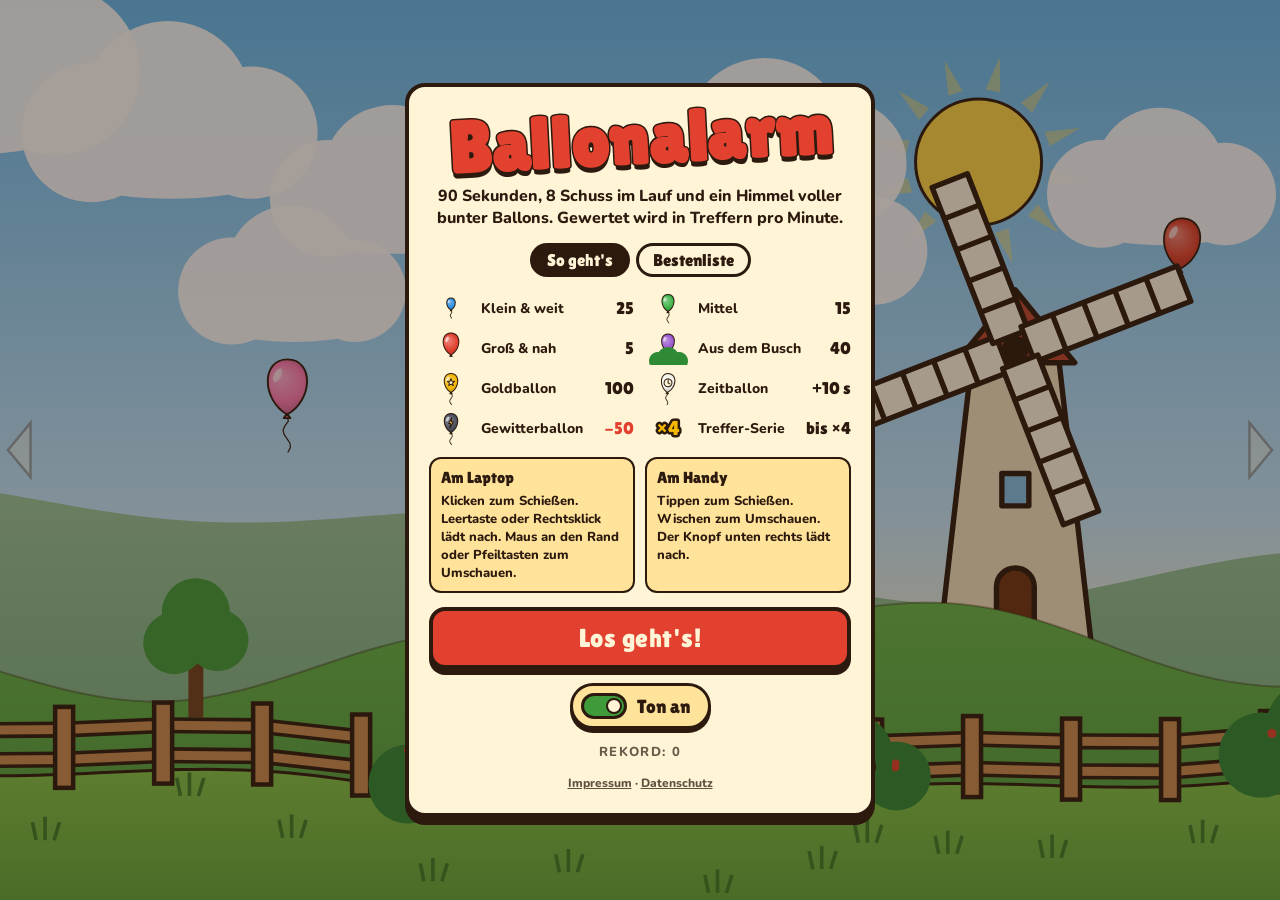
==== index.html @ 3978b438 "Ballonalarm: PWA mit Offline-Modus, Bestenliste und automatischem Deploy Spiel, Manifest, Service Wo" ====
<!doctype html>
<html lang="de">
<head>
<meta charset="utf-8">
<meta name="viewport" content="width=device-width,initial-scale=1,viewport-fit=cover,user-scalable=no">
<title>Ballonalarm</title>
<meta name="description" content="Ballons platzen lassen: 90 Sekunden, 8 Schuss, Bestenliste nach Treffern pro Minute. Für Handy und Laptop.">
<meta name="theme-color" content="#5fb8f0">
<link rel="manifest" href="manifest.webmanifest">
<link rel="icon" href="icons/favicon-32.png" sizes="32x32" type="image/png">
<link rel="apple-touch-icon" href="icons/apple-touch-icon.png">
<meta name="mobile-web-app-capable" content="yes">
<meta name="apple-mobile-web-app-capable" content="yes">
<meta name="apple-mobile-web-app-title" content="Ballonalarm">
<meta name="apple-mobile-web-app-status-bar-style" content="black-translucent">
<link rel="preload" href="fonts/lilita-one-latin.woff2" as="font" type="font/woff2" crossorigin>
<script src="config.js"></script>
<style>
@font-face{font-family:"Lilita One";font-style:normal;font-weight:400;font-display:swap;src:url(fonts/lilita-one-latin.woff2) format("woff2")}
@font-face{font-family:"Nunito";font-style:normal;font-weight:700 900;font-display:swap;src:url(fonts/nunito-latin.woff2) format("woff2")}
*,*::before,*::after{box-sizing:border-box}
/* Layout: full-bleed canvas landscape with parallax; cartoon wood-sign HUD pinned to the safe-area corners. Single bright look in every theme. */
:root{
  --ink:#2d1a0e;
  --paper:#fff4d6;
  --paper-2:#ffe39a;
  --red:#e2412f;
  --red-dark:#a92617;
  --leaf:#3f9b3a;
  --sky:#8fd3ff;
  --gold:#f5b700;
  --shade:rgba(45,26,14,.42);
  --font-display:"Lilita One","Arial Rounded MT Bold","Trebuchet MS",sans-serif;
  --font-body:"Nunito",system-ui,-apple-system,"Segoe UI",Roboto,sans-serif;
  color-scheme:light;
}
[hidden]{display:none!important}
html,body{height:100%;overflow:hidden;margin:0}
body{background:var(--sky);color:var(--ink);font-family:var(--font-body);font-weight:800;
  -webkit-user-select:none;user-select:none;-webkit-touch-callout:none;-webkit-tap-highlight-color:transparent;overscroll-behavior:none}
#stage{position:fixed;inset:0;background:var(--sky)}
#game{display:block;width:100%;height:100%;touch-action:none}
#game.mouse{cursor:none}

/* HUD */
.hud{position:fixed;inset:0;pointer-events:none}
.hud-top{position:absolute;left:0;right:0;top:0;display:grid;grid-template-columns:1fr auto 1fr;align-items:start;gap:8px;
  padding:calc(env(safe-area-inset-top,0px) + 10px) calc(env(safe-area-inset-right,0px) + 12px) 0 calc(env(safe-area-inset-left,0px) + 12px)}
.hud-bottom{position:absolute;left:0;right:0;bottom:0;display:flex;justify-content:space-between;align-items:flex-end;gap:10px;
  padding:0 calc(env(safe-area-inset-right,0px) + 12px) calc(env(safe-area-inset-bottom,0px) + 12px) calc(env(safe-area-inset-left,0px) + 12px)}
.sign{background:var(--paper);border:3px solid var(--ink);border-radius:12px;box-shadow:0 4px 0 var(--ink);
  padding:3px 12px 5px;font-family:var(--font-display);font-size:clamp(20px,4.4vw,30px);line-height:1.05;font-variant-numeric:tabular-nums;min-width:0}
.sign small{display:block;font-family:var(--font-body);font-weight:900;font-size:10px;letter-spacing:.14em;text-transform:uppercase;opacity:.65;line-height:1.4}
.left{justify-self:start;display:flex;flex-direction:column;align-items:flex-start;gap:8px}
.right{justify-self:end;display:flex;gap:8px}
#timeSign{text-align:center;min-width:4.2ch}
#timeSign.hurry{background:var(--red);color:var(--paper);animation:throb .5s ease-in-out infinite alternate}
@keyframes throb{to{transform:scale(1.08)}}
#combo{font-family:var(--font-display);font-size:18px;background:var(--gold);border:3px solid var(--ink);border-radius:999px;padding:1px 10px;box-shadow:0 3px 0 var(--ink);transform-origin:left center}
#combo.bump{animation:bump .25s ease-out}
@keyframes bump{from{transform:scale(1.35)}to{transform:scale(1)}}
.icon-btn{pointer-events:auto;width:44px;height:44px;display:grid;place-items:center;background:var(--paper);border:3px solid var(--ink);border-radius:12px;box-shadow:0 4px 0 var(--ink);color:var(--ink);cursor:pointer;padding:0}
.icon-btn svg{width:22px;height:22px}
.icon-btn:active{transform:translateY(3px);box-shadow:0 1px 0 var(--ink)}

.tray{display:flex;gap:4px;padding:8px 10px;background:rgba(45,26,14,.55);border:3px solid var(--ink);border-radius:12px;flex-wrap:wrap;max-width:60vw}
.shell{width:13px;height:32px;border-radius:5px 5px 2px 2px;border:2px solid var(--ink);
  background:linear-gradient(var(--red) 0 66%, var(--gold) 66% 100%);transition:transform .15s,opacity .15s}
.shell.spent{opacity:.22;transform:translateY(4px)}
#reloadBtn{pointer-events:auto;font-family:var(--font-display);font-size:clamp(18px,4.6vw,24px);letter-spacing:.02em;
  background:var(--paper-2);color:var(--ink);border:3px solid var(--ink);border-radius:14px;box-shadow:0 5px 0 var(--ink);padding:12px 18px;cursor:pointer;line-height:1}
#reloadBtn small{display:block;font-family:var(--font-body);font-size:10px;letter-spacing:.12em;text-transform:uppercase;opacity:.6;margin-top:3px}
#reloadBtn:active{transform:translateY(4px);box-shadow:0 1px 0 var(--ink)}
#reloadBtn.urgent{background:var(--red);color:var(--paper);animation:throb .35s ease-in-out infinite alternate}
.touch #reloadBtn small{display:none}

/* Overlays */
.overlay{position:fixed;inset:0;display:grid;place-items:center;background:var(--shade);
  padding:calc(env(safe-area-inset-top,0px) + 16px) calc(env(safe-area-inset-right,0px) + 16px) calc(env(safe-area-inset-bottom,0px) + 16px) calc(env(safe-area-inset-left,0px) + 16px)}
.panel{width:100%;max-width:470px;max-height:100%;overflow:auto;background:var(--paper);border:4px solid var(--ink);border-radius:20px;box-shadow:0 8px 0 var(--ink);
  padding:20px 20px 22px;display:flex;flex-direction:column;gap:14px;text-align:center}
.logo{font-family:var(--font-display);font-size:clamp(46px,13vw,72px);line-height:.9;color:var(--red);letter-spacing:.01em;margin:0;
  -webkit-text-stroke:3px var(--ink);paint-order:stroke fill;text-shadow:0 5px 0 var(--ink);transform:rotate(-3deg)}
.tag{margin:0;font-size:16px;line-height:1.35;text-wrap:balance}
.legend{display:grid;grid-template-columns:1fr 1fr;gap:6px 12px;text-align:left;font-size:14px}
.legend div{display:flex;align-items:center;gap:8px;min-width:0}
.legend canvas{width:44px;height:34px;flex:none}
.legend b{font-family:var(--font-display);font-weight:400;font-size:17px;margin-left:auto;font-variant-numeric:tabular-nums}
.legend .bad b{color:var(--red)}
.controls{display:grid;grid-template-columns:1fr 1fr;gap:10px;text-align:left;font-size:13px;line-height:1.4}
.controls section{background:var(--paper-2);border:2px solid var(--ink);border-radius:12px;padding:8px 10px}
.controls h3{margin:0 0 2px;font-family:var(--font-display);font-weight:400;font-size:16px}
.controls p{margin:0}
.btn{font-family:var(--font-display);font-size:26px;letter-spacing:.02em;background:var(--red);color:var(--paper);border:4px solid var(--ink);border-radius:16px;
  box-shadow:0 6px 0 var(--ink);padding:12px 20px;cursor:pointer}
.btn:active{transform:translateY(5px);box-shadow:0 1px 0 var(--ink)}
.btn:focus-visible,.icon-btn:focus-visible,#reloadBtn:focus-visible{outline:4px solid var(--gold);outline-offset:3px}
.best{margin:0;font-size:13px;letter-spacing:.1em;text-transform:uppercase;opacity:.7}
.rank{margin:0;font-family:var(--font-display);font-size:30px;line-height:1;text-wrap:balance}
.big{font-family:var(--font-display);font-size:clamp(56px,16vw,84px);line-height:.9;color:var(--red);-webkit-text-stroke:3px var(--ink);paint-order:stroke fill;font-variant-numeric:tabular-nums}
.stats{display:grid;grid-template-columns:repeat(3,1fr);gap:8px}
.stats div{background:var(--paper-2);border:2px solid var(--ink);border-radius:12px;padding:6px 4px}
.stats b{display:block;font-family:var(--font-display);font-weight:400;font-size:24px;font-variant-numeric:tabular-nums}
.stats span{font-size:10px;letter-spacing:.12em;text-transform:uppercase;opacity:.7}
.record{align-self:center;background:var(--gold);border:3px solid var(--ink);border-radius:999px;padding:3px 14px;font-family:var(--font-display);font-size:18px;transform:rotate(-2deg)}
.sound-toggle{align-self:center;display:inline-flex;align-items:center;gap:10px;font-family:var(--font-display);font-size:19px;
  background:var(--paper-2);color:var(--ink);border:3px solid var(--ink);border-radius:999px;box-shadow:0 4px 0 var(--ink);padding:7px 18px 7px 8px;cursor:pointer}
.sound-toggle:active{transform:translateY(3px);box-shadow:0 1px 0 var(--ink)}
.sound-toggle:focus-visible{outline:4px solid var(--gold);outline-offset:3px}
.sound-toggle .knob{width:46px;height:26px;border-radius:999px;border:3px solid var(--ink);background:var(--leaf);position:relative;flex:none;transition:background .15s}
.sound-toggle .knob::after{content:"";position:absolute;top:2px;left:22px;width:16px;height:16px;border-radius:50%;background:var(--paper);border:2px solid var(--ink);transition:left .15s}
.sound-toggle[aria-pressed="false"] .knob{background:#b9a58a}
.sound-toggle[aria-pressed="false"] .knob::after{left:2px}
/* multiplayer */
.tabs{display:flex;gap:6px;justify-content:center;flex-wrap:wrap}
.tabs button{font-family:var(--font-display);font-size:17px;background:transparent;color:var(--ink);border:3px solid var(--ink);border-radius:999px;padding:4px 14px;cursor:pointer}
.tabs button[aria-selected="true"]{background:var(--ink);color:var(--paper)}
.tabs button:focus-visible{outline:4px solid var(--gold);outline-offset:2px}
.tabs .dot{display:inline-block;min-width:1.5em;margin-left:4px;padding:0 5px;border-radius:999px;background:var(--leaf);color:var(--paper);font-size:14px}
.pane{display:flex;flex-direction:column;gap:12px;min-width:0}
.board,.live{list-style:none;margin:0;padding:0;display:flex;flex-direction:column;gap:6px;text-align:left}
.board li,.live li{display:grid;grid-template-columns:28px 30px minmax(0,1fr) auto;align-items:center;gap:8px;background:var(--paper-2);border:2px solid var(--ink);border-radius:12px;padding:6px 10px}
.board li.me,.live li.me{background:var(--gold)}
.board .pos{font-family:var(--font-display);font-size:18px;text-align:center;font-variant-numeric:tabular-nums}
.board li:nth-child(1) .pos{color:var(--red)}
.av{width:30px;height:30px;border-radius:50%;border:2px solid var(--ink);display:grid;place-items:center;font-family:var(--font-display);font-size:16px;line-height:1;color:var(--ink);background:var(--paper)}
.who{min-width:0}
.who b{display:block;overflow:hidden;text-overflow:ellipsis;white-space:nowrap;font-weight:900;font-size:15px}
.who span{display:block;font-size:11.5px;opacity:.72;font-variant-numeric:tabular-nums;white-space:nowrap;overflow:hidden;text-overflow:ellipsis}
.metric{text-align:right;font-family:var(--font-display);font-size:22px;line-height:1;font-variant-numeric:tabular-nums}
.metric small{display:block;font-family:var(--font-body);font-size:9.5px;letter-spacing:.1em;text-transform:uppercase;opacity:.7}
.live li{grid-template-columns:30px minmax(0,1fr) auto}
.pill{display:inline-block;font-size:10px;letter-spacing:.1em;text-transform:uppercase;padding:1px 7px;border-radius:999px;border:2px solid var(--ink);margin-left:4px;vertical-align:1px;background:var(--paper)}
.pill.play{background:var(--red);color:var(--paper)}
.empty{margin:0;font-size:14px;line-height:1.45;opacity:.8;text-wrap:balance}
.note{margin:0;font-size:13px;line-height:1.4;opacity:.85}
#hpmLive{display:block;font-family:var(--font-body);font-weight:900;font-size:11px;letter-spacing:.06em;opacity:.75;line-height:1.3}
.rivals{display:flex;flex-direction:column;gap:4px;max-width:46vw}
.rival{display:flex;align-items:center;gap:6px;background:rgba(255,244,214,.92);border:2px solid var(--ink);border-radius:999px;padding:2px 9px 2px 3px;font-size:12px;font-weight:900;min-width:0}
.rival .av{width:20px;height:20px;font-size:11px;border-width:1.5px;flex:none}
.rival span{overflow:hidden;text-overflow:ellipsis;white-space:nowrap;min-width:0}
.rival b{margin-left:auto;font-family:var(--font-display);font-weight:400;font-size:14px;font-variant-numeric:tabular-nums;white-space:nowrap}
#ticker{position:fixed;left:50%;transform:translateX(-50%);top:calc(env(safe-area-inset-top,0px) + 84px);display:flex;flex-direction:column;align-items:center;gap:6px;pointer-events:none;width:min(92vw,440px);z-index:5}
.tick{background:var(--ink);color:var(--paper);border-radius:999px;padding:5px 14px;font-size:14px;font-weight:800;text-align:center;box-shadow:0 3px 0 rgba(0,0,0,.25);animation:tickIn .25s ease-out;max-width:100%;overflow:hidden;text-overflow:ellipsis;white-space:nowrap}
.tick b{color:var(--gold)}
.tick.out{opacity:0;transition:opacity .4s}
@keyframes tickIn{from{transform:translateY(-8px);opacity:0}}
.stats.four{grid-template-columns:repeat(4,1fr)}
.nick{display:flex;flex-direction:column;gap:4px;text-align:left;font-size:12px;letter-spacing:.1em;text-transform:uppercase}
.nick input{font-family:var(--font-display);font-size:20px;letter-spacing:0;text-transform:none;color:var(--ink);background:#fff;border:3px solid var(--ink);border-radius:12px;padding:8px 12px;width:100%;user-select:text;-webkit-user-select:text}
.nick input:focus-visible{outline:4px solid var(--gold);outline-offset:2px}
.install{align-self:center;font-family:var(--font-display);font-size:18px;background:var(--leaf);color:var(--paper);border:3px solid var(--ink);border-radius:999px;box-shadow:0 4px 0 var(--ink);padding:7px 18px;cursor:pointer}
.install:active{transform:translateY(3px);box-shadow:0 1px 0 var(--ink)}
.legal{margin:0;font-size:12px;opacity:.75}
.legal a{color:var(--ink)}
@media (max-width:420px){
  .stats.four{grid-template-columns:repeat(2,1fr)}
  .legend{grid-template-columns:1fr;gap:4px}
  .controls{grid-template-columns:1fr}
  .panel{padding:16px 14px 18px;gap:12px}
}
@media (max-height:520px) and (orientation:landscape){
  .panel{max-width:640px}
  .logo{font-size:44px}
  .legend{grid-template-columns:1fr 1fr 1fr}
}
@media (prefers-reduced-motion:reduce){
  #timeSign.hurry,#reloadBtn.urgent,#combo.bump,.tick{animation:none}
}
</style>
</head>
<body>
<div id="stage"><canvas id="game" aria-label="Spielfeld"></canvas></div>

<div class="hud" id="hud" hidden>
  <div class="hud-top">
    <div class="left">
      <div class="sign"><small>Punkte</small><span id="score">0</span><span id="hpmLive">– Treffer/min</span></div>
      <div id="combo" hidden>Serie ×2</div>
      <div class="rivals" id="rivals" aria-label="Andere Spieler"></div>
    </div>
    <div class="sign" id="timeSign"><small>Zeit</small><span id="time">90</span></div>
    <div class="right">
      <button class="icon-btn" id="pauseBtn" aria-label="Pause">
        <svg viewBox="0 0 24 24" fill="currentColor"><rect x="5" y="4" width="5" height="16" rx="1.5"/><rect x="14" y="4" width="5" height="16" rx="1.5"/></svg>
      </button>
      <button class="icon-btn" id="muteBtn" aria-label="Ton aus">
        <svg id="icoOn" viewBox="0 0 24 24" fill="none" stroke="currentColor" stroke-width="2.6" stroke-linecap="round" stroke-linejoin="round"><path d="M4 9h4l5-4v14l-5-4H4z" fill="currentColor"/><path d="M16.5 8.5a5 5 0 0 1 0 7M19 6a8.5 8.5 0 0 1 0 12"/></svg>
        <svg id="icoOff" viewBox="0 0 24 24" fill="none" stroke="currentColor" stroke-width="2.6" stroke-linecap="round" stroke-linejoin="round" hidden><path d="M4 9h4l5-4v14l-5-4H4z" fill="currentColor"/><path d="M17 9l5 6M22 9l-5 6"/></svg>
      </button>
    </div>
  </div>
  <div class="hud-bottom">
    <div class="tray" id="tray" aria-label="Munition"></div>
    <button id="reloadBtn">Nachladen<small>Leertaste</small></button>
  </div>
</div>

<div id="ticker" aria-live="polite"></div>

<div class="overlay" id="menu">
  <div class="panel">
    <h1 class="logo">Ballonalarm</h1>
    <p class="tag">90 Sekunden, 8 Schuss im Lauf und ein Himmel voller bunter Ballons. Gewertet wird in Treffern pro Minute.</p>
    <div class="tabs" role="tablist">
      <button role="tab" data-tab="help" aria-selected="true">So geht's</button>
      <button role="tab" data-tab="board" aria-selected="false">Bestenliste</button>
      <button role="tab" data-tab="live" aria-selected="false" id="liveTab">Live<span class="dot" id="liveCount">1</span></button>
    </div>
    <div class="pane" data-pane="help">
    <div class="legend" id="legend">
      <div><canvas data-icon="far"></canvas>Klein &amp; weit<b>25</b></div>
      <div><canvas data-icon="mid"></canvas>Mittel<b>15</b></div>
      <div><canvas data-icon="near"></canvas>Groß &amp; nah<b>5</b></div>
      <div><canvas data-icon="popup"></canvas>Aus dem Busch<b>40</b></div>
      <div><canvas data-icon="gold"></canvas>Goldballon<b>100</b></div>
      <div><canvas data-icon="balloon"></canvas>Zeitballon<b>+10 s</b></div>
      <div class="bad"><canvas data-icon="storm"></canvas>Gewitterballon<b>−50</b></div>
      <div><canvas data-icon="combo"></canvas>Treffer-Serie<b>bis ×4</b></div>
    </div>
    <div class="controls">
      <section><h3>Am Laptop</h3><p>Klicken zum Schießen. Leertaste oder Rechtsklick lädt nach. Maus an den Rand oder Pfeiltasten zum Umschauen.</p></section>
      <section><h3>Am Handy</h3><p>Tippen zum Schießen. Wischen zum Umschauen. Der Knopf unten rechts lädt nach.</p></section>
    </div>
    </div>
    <div class="pane" data-pane="board" hidden>
      <ol class="board" id="boardList"></ol>
      <p class="note" id="boardNote"></p>
    </div>
    <div class="pane" data-pane="live" hidden>
      <ul class="live" id="liveList"></ul>
      <p class="note">Schick den Link weiter. Wer die Seite öffnet, taucht hier auf und spielt gleichzeitig mit.</p>
    </div>
    <label class="nick" id="nickWrap" hidden><span>Dein Spitzname</span><input id="nick" maxlength="20" autocomplete="nickname" placeholder="z. B. Luftikus" enterkeyhint="go"></label>
    <button class="btn" id="startBtn">Los geht's!</button>
    <button class="sound-toggle" data-sound aria-pressed="true"><span class="knob"></span><span class="lbl">Ton an</span></button>
    <p class="best" id="bestMenu">Rekord: 0</p>
    <button class="install" id="installBtn" hidden>Als App installieren</button>
    <p class="note" id="iosHint" hidden>Als App aufs iPhone: auf das Teilen-Symbol tippen, dann „Zum Home-Bildschirm“.</p>
    <p class="legal"><a href="impressum.html">Impressum</a> · <a href="datenschutz.html">Datenschutz</a></p>
  </div>
</div>

<div class="overlay" id="pause" hidden>
  <div class="panel">
    <p class="rank">Pause</p>
    <p class="tag">Die Ballons schweben so lange weiter.</p>
    <button class="btn" id="resumeBtn">Weiter</button>
    <button class="sound-toggle" data-sound aria-pressed="true"><span class="knob"></span><span class="lbl">Ton an</span></button>
    <button class="btn" id="quitBtn" style="background:var(--paper-2);color:var(--ink);font-size:20px">Zum Menü</button>
  </div>
</div>

<div class="overlay" id="over" hidden>
  <div class="panel">
    <p class="best">Zeit abgelaufen</p>
    <p class="rank" id="rank">Ballonschreck</p>
    <div class="big" id="finalScore">0</div>
    <div class="record" id="record" hidden>Neuer Rekord!</div>
    <div class="stats four">
      <div><b id="stHpm">0</b><span>Treffer/min</span></div>
      <div><b id="stSpm">0</b><span>Schüsse/min</span></div>
      <div><b id="stHits">0</b><span>Treffer</span></div>
      <div><b id="stAcc">0 %</b><span>Quote</span></div>
    </div>
    <p class="note" id="saveNote"></p>
    <ol class="board" id="boardMini"></ol>
    <button class="btn" id="againBtn">Nochmal!</button>
    <button class="sound-toggle" data-sound aria-pressed="true"><span class="knob"></span><span class="lbl">Ton an</span></button>
    <p class="best" id="bestOver">Rekord: 0</p>
  </div>
</div>

<script>
(() => {
'use strict';
const GAME_TIME = 90, MAG = 8;
const $ = id => document.getElementById(id);
const cv = $('game'), ctx = cv.getContext('2d'), stage = $('stage');
const reduceMotion = matchMedia('(prefers-reduced-motion: reduce)').matches;
const isTouch = matchMedia('(pointer: coarse)').matches;
if (isTouch) document.documentElement.classList.add('touch');

const INK = '#2d1a0e';
const LAYERS = [
  { p: 0.3, scale: 0.45, pts: 25 },
  { p: 0.6, scale: 0.7,  pts: 15 },
  { p: 1.0, scale: 1.0,  pts: 5 }
];

const rand = (a, b) => a + Math.random() * (b - a);
const clamp = (v, a, b) => Math.max(a, Math.min(b, v));
function rng(seed) { return () => { seed |= 0; seed = seed + 0x6D2B79F5 | 0; let t = Math.imul(seed ^ seed >>> 15, 1 | seed); t = t + Math.imul(t ^ t >>> 7, 61 | t) ^ t; return ((t ^ t >>> 14) >>> 0) / 4294967296; }; }

/* ---------- state ---------- */
let W = 0, H = 0, DPR = 1, U = 1, Lw = 1, worldW = 0, cam = 0;
let state = 'menu';            // menu | play | pause | over
let playedSecs = 0, score = 0, timeLeft = GAME_TIME, ammo = MAG, reloadT = 0, shots = 0, hits = 0, streak = 0, bestStreak = 0;
let birds = [], parts = [], balloons = [], sheep = null;
let flash = 0, ambT = 2, spawnT = 0, popT = 3, balT = 18, T = 0, shake = 0, lastTick = 99;
let clouds = [], trees = [], bushes = [], fence = [], tufts = [], windmill = null;
const mouse = { x: -1, y: -1, in: false };
const keys = { left: false, right: false };
let best = 0;
try { best = parseInt(localStorage.getItem('ballonalarm-best') || '0', 10) || 0; } catch (e) {}

/* ---------- terrain ---------- */
const farY  = x => H * 0.6  - H * (0.05 * Math.sin(x / Lw * 4 + 1) + 0.025 * Math.sin(x / Lw * 11 + 2));
const midY  = x => H * 0.72 - H * (0.04 * Math.sin(x / Lw * 6 + 3) + 0.02 * Math.sin(x / Lw * 15));
const nearY = x => H * 0.87 - H * (0.022 * Math.sin(x / Lw * 5 + 0.5) + 0.012 * Math.sin(x / Lw * 13 + 1));
const extent = p => W + (worldW - W) * p;
const progress = () => clamp(1 - timeLeft / GAME_TIME, 0, 1);

function buildScenery() {
  const r = rng(7);
  clouds = [];
  const ce = extent(0.12) + 300;
  for (let i = 0; i < 7; i++) clouds.push({ x: r() * ce, y: H * (0.06 + r() * 0.3), s: U * (0.05 + r() * 0.05), v: U * (0.01 + r() * 0.02) });
  trees = [];
  const e1 = extent(0.6);
  for (let x = r() * U * 0.3; x < e1; x += U * (0.18 + r() * 0.45)) trees.push({ x, s: U * (0.045 + r() * 0.035), c: r() < 0.3 ? 1 : 0 });
  windmill = { x: e1 * 0.72, s: U * 0.3 };
  trees = trees.filter(t => Math.abs(t.x - windmill.x) > U * 0.2);
  bushes = [];
  const n = Math.max(4, Math.round(worldW / (U * 0.55)));
  for (let i = 0; i < n; i++) bushes.push({ x: (i + 0.3 + r() * 0.4) * worldW / n, r: U * (0.05 + r() * 0.025), seed: r() * 10 });
  fence = [];
  for (let x = worldW * 0.08; x < worldW * 0.4; x += U * 0.11) fence.push(x);
  for (let x = worldW * 0.62; x < worldW * 0.9; x += U * 0.11) fence.push(x);
  tufts = [];
  for (let x = 0; x < worldW; x += U * (0.05 + r() * 0.12)) tufts.push({ x, d: r() });
  if (!sheep) sheep = { x: worldW / 2 + U * 0.3, dir: -1, v: 0, t: 0, hitT: 0, pause: 0 };
  sheep.x = clamp(sheep.x, worldW * 0.1, worldW * 0.9);
}

function resize() {
  const oW = W, oH = H;
  W = stage.clientWidth; H = stage.clientHeight;
  DPR = Math.min(2, window.devicePixelRatio || 1);
  cv.width = Math.round(W * DPR); cv.height = Math.round(H * DPR);
  U = Math.min(H, W * 1.25); Lw = Math.max(W, H);
  worldW = Math.round(Math.max(W * 1.6, W + H * 0.5));
  if (!oW) cam = (worldW - W) / 2;
  cam = clamp(cam, 0, worldW - W);
  if (oW && (Math.abs(oW - W) > 2 || Math.abs(oH - H) > 2)) { birds = []; balloons = []; parts = []; }
  buildScenery();
}

/* ---------- audio ---------- */
let ac = null, master = null, musicGain = null, noiseBuf = null, muted = false;
try { muted = localStorage.getItem('ballonalarm-muted') === '1'; } catch (e) {}
function audioInit() {
  if (ac) { if (ac.state === 'suspended') ac.resume(); return; }
  try {
    ac = new (window.AudioContext || window.webkitAudioContext)();
    master = ac.createGain(); master.gain.value = muted ? 0 : 0.55; master.connect(ac.destination);
    musicGain = ac.createGain(); musicGain.gain.value = 0.32; musicGain.connect(master);
    const unlock = ac.createBufferSource(); unlock.buffer = ac.createBuffer(1, 1, 22050); unlock.connect(ac.destination); unlock.start(0);
    if (ac.state === 'suspended') ac.resume();
    noiseBuf = ac.createBuffer(1, ac.sampleRate, ac.sampleRate);
    const d = noiseBuf.getChannelData(0);
    for (let i = 0; i < d.length; i++) d[i] = Math.random() * 2 - 1;
  } catch (e) { ac = null; }
}
function noise(t0, dur, o) {
  const s = ac.createBufferSource(); s.buffer = noiseBuf;
  const f = ac.createBiquadFilter(); f.type = o.type || 'lowpass'; f.frequency.value = o.freq || 1200; f.Q.value = o.q || 0.7;
  const g = ac.createGain(); g.gain.setValueAtTime(o.gain || 1, t0); g.gain.exponentialRampToValueAtTime(0.001, t0 + (o.decay || dur));
  s.connect(f); f.connect(g); g.connect(master); s.start(t0); s.stop(t0 + dur);
}
function tone(t0, dur, o) {
  const osc = ac.createOscillator(); osc.type = o.type || 'square';
  osc.frequency.setValueAtTime(o.f0, t0); osc.frequency.exponentialRampToValueAtTime(o.f1 || o.f0, t0 + dur);
  const g = ac.createGain(); g.gain.setValueAtTime(0.0001, t0); g.gain.exponentialRampToValueAtTime(o.gain || 0.2, t0 + 0.008);
  g.gain.exponentialRampToValueAtTime(0.001, t0 + dur);
  osc.connect(g); g.connect(o.dest || master); osc.start(t0); osc.stop(t0 + dur + 0.02);
}
const sfx = {};
const def = (name, fn) => { sfx[name] = (...a) => { if (!ac || muted) return; try { fn(ac.currentTime, ...a); } catch (e) {} }; };
def('shot', t => { noise(t, 0.5, { freq: 2600, gain: 0.8, decay: 0.32 }); noise(t, 0.3, { freq: 380, gain: 1, decay: 0.22 }); tone(t, 0.2, { type: 'sine', f0: 150, f1: 38, gain: 0.8 }); });
def('reload', t => { noise(t, 0.05, { type: 'highpass', freq: 2200, gain: 0.7, decay: 0.045 }); tone(t + 0.02, 0.05, { f0: 260, f1: 180, gain: 0.08 });
  noise(t + 0.2, 0.06, { type: 'highpass', freq: 1800, gain: 0.9, decay: 0.05 }); tone(t + 0.22, 0.07, { f0: 200, f1: 140, gain: 0.1 }); });
def('empty', t => { noise(t, 0.03, { type: 'highpass', freq: 4000, gain: 0.5, decay: 0.025 }); });
def('cluck', (t, pitch = 1) => { const b = pitch * rand(0.9, 1.15);
  tone(t, 0.08, { f0: 900 * b, f1: 520 * b, gain: 0.1 }); tone(t + 0.09, 0.18, { type: 'sawtooth', f0: 1250 * b, f1: 430 * b, gain: 0.11 }); });
def('gold', t => { [880, 1109, 1319, 1760, 2217].forEach((f, i) => tone(t + i * 0.06, 0.16, { type: 'triangle', f0: f, gain: 0.18 })); });
def('pop', t => { noise(t, 0.14, { type: 'bandpass', freq: 1600, q: 1.2, gain: 1, decay: 0.12 }); tone(t + 0.05, 0.25, { type: 'triangle', f0: 660, f1: 1320, gain: 0.15 }); });
def('baa', t => {
  const o = ac.createOscillator(); o.type = 'sawtooth'; o.frequency.setValueAtTime(380, t); o.frequency.linearRampToValueAtTime(300, t + 0.6);
  const l = ac.createOscillator(); l.frequency.value = 9; const lg = ac.createGain(); lg.gain.value = 22; l.connect(lg); lg.connect(o.frequency);
  const f = ac.createBiquadFilter(); f.type = 'lowpass'; f.frequency.value = 1400;
  const g = ac.createGain(); g.gain.setValueAtTime(0.0001, t); g.gain.exponentialRampToValueAtTime(0.25, t + 0.05); g.gain.exponentialRampToValueAtTime(0.001, t + 0.65);
  o.connect(f); f.connect(g); g.connect(master); o.start(t); l.start(t); o.stop(t + 0.7); l.stop(t + 0.7);
});
def('tick', t => tone(t, 0.05, { f0: 1500, gain: 0.06 }));
def('popHit', (t, pitch = 1) => { noise(t, 0.09, { type: 'bandpass', freq: 2200 * pitch, q: 0.9, gain: 1.1, decay: 0.07 }); noise(t, 0.05, { type: 'highpass', freq: 5000, gain: 0.5, decay: 0.03 }); tone(t + 0.01, 0.12, { type: 'triangle', f0: 900 * pitch, f1: 1600 * pitch, gain: 0.07 }); });
def('squeak', t => { const b = rand(0.8, 1.3); tone(t, 0.12, { type: 'sine', f0: 700 * b, f1: 1100 * b, gain: 0.025 }); tone(t + 0.13, 0.1, { type: 'sine', f0: 1000 * b, f1: 650 * b, gain: 0.02 }); });
def('thunder', t => { noise(t, 1.2, { freq: 220, gain: 1.2, decay: 1.1 }); noise(t + 0.05, 0.6, { freq: 900, gain: 0.5, decay: 0.4 }); tone(t, 0.6, { type: 'sawtooth', f0: 160, f1: 50, gain: 0.12 }); });
def('gack', (t, vol = 0.05) => { const b = rand(0.85, 1.25);
  for (let i = 0; i < 3; i++) tone(t + i * 0.09, 0.07, { type: 'square', f0: 700 * b, f1: 480 * b, gain: vol });
  tone(t + 0.3, 0.2, { type: 'sawtooth', f0: 1100 * b, f1: 520 * b, gain: vol * 1.2 }); });
def('peek', t => { tone(t, 0.22, { type: 'sine', f0: 400, f1: 1300, gain: 0.12 }); tone(t + 0.24, 0.08, { f0: 1000, f1: 700, gain: 0.06 }); });
def('shimmer', t => { for (let i = 0; i < 6; i++) tone(t + i * 0.045, 0.12, { type: 'sine', f0: 1760 + i * 220, gain: 0.05 }); });
def('streak', (t, m) => { const base = 523 * Math.pow(2, (m - 2) * 2 / 12); [0, 4, 7, 12].forEach((n, i) => tone(t + i * 0.05, 0.12, { type: 'square', f0: base * Math.pow(2, n / 12), gain: 0.07 })); });
def('click', t => tone(t, 0.04, { type: 'triangle', f0: 900, f1: 600, gain: 0.12 }));
def('record', t => { [523, 659, 784, 1047, 784, 1047].forEach((f, i) => tone(t + i * 0.11, i === 5 ? 0.5 : 0.12, { type: 'square', f0: f, gain: 0.09 })); });

/* ---------- music: a little farmyard polka ---------- */
const midi = m => 440 * Math.pow(2, (m - 69) / 12);
const PROG = ['C', 'G', 'G', 'C', 'F', 'C', 'G', 'C'];
const CH = { C: { root: 36, fifth: 43, stab: [60, 64, 67] }, F: { root: 41, fifth: 48, stab: [60, 65, 69] }, G: { root: 43, fifth: 38, stab: [59, 62, 65] } };
const MEL = [72,-1,76,79,76,-1,72,-1, 74,-1,71,74,79,-1,-1,-1, 71,-1,74,77,74,-1,71,-1, 72,76,79,76,72,-1,-1,-1,
             77,-1,81,77,72,-1,77,-1, 79,-1,76,72,76,-1,-1,-1, 74,-1,71,67,71,74,77,74, 72,-1,67,-1,72,-1,-1,-1];
let nextNote = 0, step = 0;
function playStep(t, d) {
  const bar = Math.floor(step / 8) % 8, s8 = step % 8, ch = CH[PROG[bar]];
  if (s8 % 2 === 0) tone(t, d * 1.6, { type: 'triangle', f0: midi(s8 % 4 === 0 ? ch.root : ch.fifth), gain: 0.5, dest: musicGain });
  else ch.stab.forEach(n => tone(t, d * 0.45, { type: 'square', f0: midi(n), gain: 0.05, dest: musicGain }));
  const m = MEL[(step % 64)];
  if (m > 0) tone(t, d * 0.9, { type: 'triangle', f0: midi(m), gain: 0.22, dest: musicGain });
}
function musicTick() {
  if (!ac || muted || ac.state !== 'running' || !(state === 'menu' || state === 'play')) { nextNote = 0; return; }
  const now = ac.currentTime;
  if (nextNote < now) nextNote = now + 0.05;
  const d = 60 / 138 / 2 * (state === 'play' && timeLeft <= 10 ? 0.75 : 1);
  try { while (nextNote < now + 0.2) { playStep(nextNote, d); nextNote += d; step++; } } catch (e) {}
}
def('start', t => { [523, 659, 784].forEach((f, i) => tone(t + i * 0.09, 0.14, { type: 'triangle', f0: f, gain: 0.2 })); });
def('end', t => { [784, 659, 523, 392].forEach((f, i) => tone(t + i * 0.13, 0.22, { type: 'triangle', f0: f, gain: 0.2 })); tone(t + 0.55, 0.5, { type: 'triangle', f0: 523, gain: 0.2 }); });

/* ---------- drawing: characters ---------- */
function ell(c, x, y, rx, ry, rot = 0) { c.beginPath(); c.ellipse(x, y, rx, ry, rot, 0, Math.PI * 2); }
function blob(c, x, y, r) { c.moveTo(x + r, y); c.arc(x, y, r, 0, Math.PI * 2); }
function circ(c, x, y, r) { c.beginPath(); c.arc(x, y, r, 0, Math.PI * 2); }

const BALLOON_COLORS = ['#e2412f', '#2f8fe2', '#3fb54a', '#9b59d0', '#ff7ab6', '#ff8c1a', '#18b5a5'];
function shade(hex, f) {
  const n = parseInt(hex.slice(1), 16), r = n >> 16, g = n >> 8 & 255, b = n & 255;
  const m = v => Math.round(f < 0 ? v * (1 + f) : v + (255 - v) * f);
  return 'rgb(' + m(r) + ',' + m(g) + ',' + m(b) + ')';
}
// Toy balloon centred on (x, y); R = vertical radius. face: 'star' | 'bolt' | 'clock' | null
function drawToyBalloon(c, x, y, R, t, o = {}) {
  const col = o.color || '#e2412f';
  c.save(); c.translate(x, y); c.rotate(Math.sin(t * 1.7 + (o.seed || 0)) * 0.08);
  c.lineJoin = 'round'; c.lineCap = 'round'; c.strokeStyle = INK; c.lineWidth = Math.max(1, R * 0.07);
  if (!o.noString) {
    c.beginPath(); c.moveTo(0, R * 1.08);
    for (let i = 1; i <= 8; i++) c.lineTo(Math.sin(t * 3 + i * 0.9 + (o.seed || 0)) * R * 0.14, R * 1.08 + i * R * 0.16);
    c.lineWidth = Math.max(0.8, R * 0.045); c.stroke(); c.lineWidth = Math.max(1, R * 0.07);
  }
  const g = c.createRadialGradient(-R * 0.3, -R * 0.4, R * 0.1, 0, 0, R * 1.1);
  g.addColorStop(0, shade(col, 0.35)); g.addColorStop(0.6, col); g.addColorStop(1, shade(col, -0.25));
  c.fillStyle = g;
  c.beginPath(); c.moveTo(0, -R);
  c.bezierCurveTo(R * 0.95, -R, R * 0.95, R * 0.45, 0, R);
  c.bezierCurveTo(-R * 0.95, R * 0.45, -R * 0.95, -R, 0, -R);
  c.fill(); c.stroke();
  c.fillStyle = shade(col, -0.2);
  c.beginPath(); c.moveTo(-R * 0.12, R * 1.13); c.lineTo(R * 0.12, R * 1.13); c.lineTo(0, R * 0.97); c.closePath(); c.fill(); c.stroke();
  c.fillStyle = 'rgba(255,255,255,.6)'; ell(c, -R * 0.36, -R * 0.42, R * 0.13, R * 0.27, 0.45); c.fill();
  if (o.face === 'star') {
    c.fillStyle = '#fff8d0'; c.beginPath();
    for (let i = 0; i < 10; i++) { const a = -Math.PI / 2 + i * Math.PI / 5, r = i % 2 ? R * 0.17 : R * 0.4; c.lineTo(Math.cos(a) * r, Math.sin(a) * r - R * 0.05); }
    c.closePath(); c.fill(); c.lineWidth = Math.max(1, R * 0.05); c.stroke();
  } else if (o.face === 'bolt') {
    c.fillStyle = '#ffd84a'; c.beginPath();
    c.moveTo(R * 0.08, -R * 0.55); c.lineTo(-R * 0.25, R * 0.05); c.lineTo(-R * 0.02, R * 0.05); c.lineTo(-R * 0.12, R * 0.5); c.lineTo(R * 0.25, -R * 0.12); c.lineTo(R * 0.02, -R * 0.12); c.closePath();
    c.fill(); c.lineWidth = Math.max(1, R * 0.05); c.stroke();
  } else if (o.face === 'clock') {
    c.fillStyle = '#fff4d6'; circ(c, 0, -R * 0.02, R * 0.42); c.fill(); c.lineWidth = Math.max(1, R * 0.06); c.stroke();
    c.beginPath(); c.moveTo(0, -R * 0.02); c.lineTo(0, -R * 0.3); c.moveTo(0, -R * 0.02); c.lineTo(R * 0.2, R * 0.08); c.stroke();
  }
  c.restore();
}

function drawSheep(c, x, y, R, dir, t, o = {}) {
  c.save(); c.translate(x, y); c.scale(dir * R, R);
  c.lineJoin = 'round'; c.strokeStyle = INK; c.lineWidth = 0.09;
  const step = Math.sin(t * 12) * (o.walk ? 0.15 : 0);
  c.fillStyle = INK;
  for (const [lx, ph] of [[-0.6, 1], [-0.25, -1], [0.35, -1], [0.7, 1]]) { c.fillRect(lx - 0.07 + step * ph, -0.55, 0.14, 0.55); }
  const bob = o.jump ? -0.5 : Math.abs(Math.sin(t * 12)) * (o.walk ? -0.05 : 0);
  c.translate(0, bob);
  c.fillStyle = '#fbfaf5';
  const puffs = [[-0.7, -0.95, 0.38], [-0.3, -1.2, 0.42], [0.2, -1.2, 0.42], [0.6, -0.98, 0.36], [-0.2, -0.75, 0.45], [0.35, -0.72, 0.42]];
  for (const [px, py, pr] of puffs) { circ(c, px, py, pr); c.fill(); c.stroke(); }
  for (const [px, py, pr] of puffs) { circ(c, px, py, pr - 0.05); c.fill(); }
  c.fillStyle = '#3a2a22'; ell(c, 1.05, -1.1, 0.3, 0.38, -0.3); c.fill(); c.stroke();
  ell(c, 0.85, -1.35, 0.18, 0.08, -0.6); c.fill(); c.stroke();
  if (o.jump) { c.strokeStyle = '#fff'; c.lineWidth = 0.07; c.beginPath(); c.moveTo(1.02, -1.22); c.lineTo(1.18, -1.08); c.moveTo(1.18, -1.22); c.lineTo(1.02, -1.08); c.stroke(); }
  else { c.fillStyle = '#fff'; circ(c, 1.12, -1.16, 0.09); c.fill(); c.fillStyle = INK; circ(c, 1.15, -1.15, 0.045); c.fill(); }
  c.restore();
}

function drawBalloon(c, x, y, R, t) { drawToyBalloon(c, x, y, R * 1.05, t, { color: '#f4f1ea', face: 'clock', seed: 2 }); }

/* ---------- drawing: landscape ---------- */
function hillPath(p, fn) {
  ctx.beginPath(); ctx.moveTo(-10, H + 10);
  const off = cam * p;
  for (let sx = -10; sx <= W + 16; sx += 12) ctx.lineTo(sx, fn(sx + off));
  ctx.lineTo(W + 16, H + 10); ctx.closePath();
}
function drawSky() {
  const g = ctx.createLinearGradient(0, 0, 0, H * 0.8);
  g.addColorStop(0, '#5fb8f0'); g.addColorStop(0.7, '#bfe7ff'); g.addColorStop(1, '#fff1c9');
  ctx.fillStyle = g; ctx.fillRect(0, 0, W, H);
  const sx = W * 0.78 - cam * 0.05, sy = H * 0.18, sr = U * 0.07;
  ctx.save(); ctx.translate(sx, sy); ctx.rotate(T * 0.15);
  ctx.fillStyle = 'rgba(255,220,90,.45)';
  for (let i = 0; i < 12; i++) { ctx.rotate(Math.PI / 6); ctx.beginPath(); ctx.moveTo(sr * 1.15, -sr * 0.12); ctx.lineTo(sr * 1.7, 0); ctx.lineTo(sr * 1.15, sr * 0.12); ctx.fill(); }
  ctx.restore();
  ctx.fillStyle = '#ffd84a'; ctx.strokeStyle = INK; ctx.lineWidth = 3; circ(ctx, sx, sy, sr); ctx.fill(); ctx.stroke();
  const ce = extent(0.12) + 300;
  ctx.fillStyle = 'rgba(255,255,255,.92)';
  for (const cl of clouds) {
    const x = ((cl.x - cam * 0.12) % ce + ce) % ce - 150, y = cl.y, s = cl.s;
    ctx.beginPath();
    blob(ctx, x, y, s); blob(ctx, x + s * 1.1, y - s * 0.4, s * 1.2); blob(ctx, x + s * 2.3, y, s * 0.95);
    ctx.ellipse(x + s * 1.15, y + s * 0.35, s * 1.9, s * 0.6, 0, 0, Math.PI * 2);
    ctx.fill();
  }
}
function drawFar() {
  hillPath(0.3, farY);
  const g = ctx.createLinearGradient(0, H * 0.5, 0, H * 0.8);
  g.addColorStop(0, '#9cc9a0'); g.addColorStop(1, '#7fb58a');
  ctx.fillStyle = g; ctx.fill();
}
function drawMid() {
  const off = cam * 0.6;
  // windmill behind the ridge line
  const wx = windmill.x - off;
  if (wx > -windmill.s * 2 && wx < W + windmill.s * 2) {
    const s = windmill.s, gy = midY(windmill.x) + s * 0.1;
    ctx.save(); ctx.translate(wx, gy); ctx.strokeStyle = INK; ctx.lineWidth = Math.max(2, s * 0.02); ctx.lineJoin = 'round';
    ctx.fillStyle = '#f3e2c3'; ctx.beginPath(); ctx.moveTo(-s * 0.28, 0); ctx.lineTo(-s * 0.16, -s * 1.05); ctx.lineTo(s * 0.16, -s * 1.05); ctx.lineTo(s * 0.28, 0); ctx.closePath(); ctx.fill(); ctx.stroke();
    ctx.fillStyle = '#c0452f'; ctx.beginPath(); ctx.moveTo(-s * 0.22, -s * 1.03); ctx.lineTo(0, -s * 1.3); ctx.lineTo(s * 0.22, -s * 1.03); ctx.closePath(); ctx.fill(); ctx.stroke();
    ctx.fillStyle = '#6e3413'; ctx.beginPath(); ctx.moveTo(-s * 0.07, 0); ctx.lineTo(-s * 0.07, -s * 0.2); ctx.arc(0, -s * 0.2, s * 0.07, Math.PI, 0); ctx.lineTo(s * 0.07, 0); ctx.fill(); ctx.stroke();
    ctx.fillStyle = '#7fc1e6'; ctx.fillRect(-s * 0.05, -s * 0.62, s * 0.1, s * 0.12); ctx.strokeRect(-s * 0.05, -s * 0.62, s * 0.1, s * 0.12);
    ctx.translate(0, -s * 1.08); ctx.rotate(T * 0.9);
    for (let i = 0; i < 4; i++) {
      ctx.rotate(Math.PI / 2);
      ctx.fillStyle = '#fff8e8'; ctx.fillRect(s * 0.05, -s * 0.07, s * 0.62, s * 0.14); ctx.strokeRect(s * 0.05, -s * 0.07, s * 0.62, s * 0.14);
      ctx.beginPath(); for (let k = 1; k < 5; k++) { ctx.moveTo(s * (0.05 + k * 0.124), -s * 0.07); ctx.lineTo(s * (0.05 + k * 0.124), s * 0.07); } ctx.stroke();
    }
    ctx.fillStyle = INK; circ(ctx, 0, 0, s * 0.05); ctx.fill();
    ctx.restore();
  }
  hillPath(0.6, midY);
  const g = ctx.createLinearGradient(0, H * 0.6, 0, H);
  g.addColorStop(0, '#6cbf4f'); g.addColorStop(1, '#4a9a3c');
  ctx.fillStyle = g; ctx.fill();
  ctx.strokeStyle = 'rgba(45,26,14,.35)'; ctx.lineWidth = 2; ctx.stroke();
  for (const t of trees) {
    const x = t.x - off; if (x < -t.s * 2 || x > W + t.s * 2) continue;
    const y = midY(t.x) + t.s * 0.3, s = t.s;
    ctx.fillStyle = '#6e3f1f'; ctx.fillRect(x - s * 0.12, y - s * 1.1, s * 0.24, s * 1.1);
    ctx.fillStyle = t.c ? '#2f7d3a' : '#3f9b3a'; ctx.strokeStyle = INK; ctx.lineWidth = Math.max(1.5, s * 0.06);
    if (t.c) { ctx.beginPath(); ctx.moveTo(x - s * 0.6, y - s * 0.8); ctx.lineTo(x, y - s * 2.4); ctx.lineTo(x + s * 0.6, y - s * 0.8); ctx.closePath(); ctx.fill(); ctx.stroke(); }
    else { ctx.beginPath(); blob(ctx, x - s * 0.35, y - s * 1.2, s * 0.5); blob(ctx, x + s * 0.35, y - s * 1.25, s * 0.5); blob(ctx, x, y - s * 1.7, s * 0.55); ctx.fill(); }
  }
}
function drawNearGround() {
  hillPath(1, nearY);
  const g = ctx.createLinearGradient(0, H * 0.8, 0, H);
  g.addColorStop(0, '#8fd14f'); g.addColorStop(1, '#5fa83a');
  ctx.fillStyle = g; ctx.fill();
  ctx.strokeStyle = INK; ctx.lineWidth = 3; ctx.stroke();
  // fence
  ctx.lineWidth = Math.max(2, U * 0.006); ctx.strokeStyle = INK; ctx.fillStyle = '#c98b4f';
  const ph = U * 0.09;
  for (let i = 0; i < fence.length; i++) {
    const fx = fence[i], x = fx - cam; if (x < -U * 0.2 || x > W + U * 0.2) continue;
    const y = nearY(fx) + U * 0.015;
    const nx = fence[i + 1];
    if (nx !== undefined && nx - fx < U * 0.2) {
      const x2 = nx - cam, y2 = nearY(nx) + U * 0.015;
      for (const k of [0.35, 0.72]) {
        ctx.beginPath(); ctx.moveTo(x, y - ph * k); ctx.lineTo(x2, y2 - ph * k); ctx.lineWidth = U * 0.018; ctx.strokeStyle = INK; ctx.stroke();
        ctx.lineWidth = U * 0.01; ctx.strokeStyle = '#c98b4f'; ctx.stroke();
      }
    }
    ctx.lineWidth = Math.max(2, U * 0.005); ctx.strokeStyle = INK;
    ctx.fillRect(x - U * 0.01, y - ph, U * 0.02, ph); ctx.strokeRect(x - U * 0.01, y - ph, U * 0.02, ph);
  }
  // grass tufts
  ctx.strokeStyle = '#3d7d2a'; ctx.lineWidth = Math.max(1.5, U * 0.004);
  ctx.beginPath();
  for (const t of tufts) {
    const x = t.x - cam; if (x < -20 || x > W + 20) continue;
    const y = nearY(t.x) + U * (0.02 + t.d * 0.08), h = U * 0.02;
    ctx.moveTo(x - h * 0.5, y); ctx.lineTo(x - h * 0.7, y - h); ctx.moveTo(x, y); ctx.lineTo(x, y - h * 1.3); ctx.moveTo(x + h * 0.5, y); ctx.lineTo(x + h * 0.8, y - h);
  }
  ctx.stroke();
}
function drawBushes() {
  for (const b of bushes) {
    const x = b.x - cam; if (x < -b.r * 3 || x > W + b.r * 3) continue;
    const y = nearY(b.x) + b.r * 0.2, r = b.r;
    ctx.fillStyle = '#2f8a35'; ctx.strokeStyle = INK; ctx.lineWidth = Math.max(2, r * 0.07);
    ctx.beginPath();
    blob(ctx, x - r * 0.9, y - r * 0.45, r * 0.65);
    blob(ctx, x, y - r * 0.8, r * 0.85);
    blob(ctx, x + r * 0.9, y - r * 0.45, r * 0.65);
    ctx.fill();
    ctx.fillStyle = '#48a948';
    circ(ctx, x - r * 0.2, y - r * 1.05, r * 0.35); ctx.fill();
    ctx.fillStyle = '#e2412f';
    for (let k = 0; k < 4; k++) { circ(ctx, x + Math.sin(b.seed + k * 2.1) * r * 0.9, y - r * (0.5 + Math.abs(Math.cos(b.seed + k)) * 0.6), Math.max(1.5, r * 0.07)); ctx.fill(); }
  }
}
function drawEdgeHints() {
  const max = worldW - W;
  if (max < 4 || state === 'over') return;
  ctx.save(); ctx.globalAlpha = 0.5 + Math.sin(T * 4) * 0.2; ctx.fillStyle = '#fff4d6'; ctx.strokeStyle = INK; ctx.lineWidth = 2.5;
  const s = Math.max(12, U * 0.025), y = H * 0.5;
  if (cam > 4) { ctx.beginPath(); ctx.moveTo(8, y); ctx.lineTo(8 + s, y - s * 1.2); ctx.lineTo(8 + s, y + s * 1.2); ctx.closePath(); ctx.fill(); ctx.stroke(); }
  if (cam < max - 4) { ctx.beginPath(); ctx.moveTo(W - 8, y); ctx.lineTo(W - 8 - s, y - s * 1.2); ctx.lineTo(W - 8 - s, y + s * 1.2); ctx.closePath(); ctx.fill(); ctx.stroke(); }
  ctx.restore();
}

/* ---------- entities ---------- */
function pickLayer() { const r = Math.random(); return r < 0.36 ? 0 : r < 0.76 ? 1 : 2; }
function spawnBird(kind) {
  const L = kind === 'gold' ? 1 : kind === 'storm' ? 1 + (Math.random() < 0.5 ? 1 : 0) : pickLayer(), lay = LAYERS[L];
  const R = U * 0.06 * lay.scale * rand(0.9, 1.1);
  const dir = Math.random() < 0.5 ? 1 : -1;
  const sp = U * rand(0.2, 0.36) * (0.7 + lay.scale * 0.55) * (1 + progress() * 0.7) * (kind === 'gold' ? 2 : 1);
  const x = dir > 0 ? cam * lay.p - R * 3 : cam * lay.p + W + R * 3;
  const top = Math.max(H * 0.14, 74) + R;
  const bottom = [H * 0.5, H * 0.56, H * 0.64][L] - R;
  birds.push({ kind, L, x, y0: rand(top, Math.max(top + 1, bottom)), top, bottom, y: 0, vx: dir * sp, vy: -U * rand(0.01, 0.06), dir, R, color: BALLOON_COLORS[Math.floor(Math.random() * BALLOON_COLORS.length)], seed: rand(0, 6),
    t: 0, wob: R * rand(0.3, 0.9), wobF: rand(1.5, 3.5), flap: rand(0, 6), flapS: rand(14, 20) * (kind === 'gold' ? 1.5 : 1), alive: true, seen: false });
  if (kind === 'gold' && state === 'play') sfx.shimmer();
}
function spawnPopup() {
  const vis = bushes.filter(b => { const sx = b.x - cam; return sx > W * 0.08 && sx < W * 0.92; });
  if (!vis.length) return;
  const b = vis[Math.floor(Math.random() * vis.length)];
  if (birds.some(q => q.kind === 'popup' && q.bush === b)) return;
  const R = U * 0.052, gy = nearY(b.x);
  const dir = Math.random() < 0.5 ? 1 : -1;
  birds.push({ kind: 'popup', bush: b, L: 2, x: b.x + rand(-0.4, 0.4) * b.r, yHide: gy + R * 1.4, yShow: gy - b.r * 1.35 - R * 0.6, y: gy + R * 1.4, color: BALLOON_COLORS[Math.floor(Math.random() * BALLOON_COLORS.length)], seed: rand(0, 6),
    dir, vx: 0, R, t: 0, hold: 1.25 - progress() * 0.45, flap: 0, flapS: 3, alive: true });
  sfx.peek();
}
function spawnBalloon() {
  const dir = Math.random() < 0.5 ? 1 : -1, R = U * 0.045, p = 0.6;
  balloons.push({ x: dir > 0 ? cam * p - R * 3 : cam * p + W + R * 3, y0: rand(H * 0.22, H * 0.45), y: 0, vx: dir * U * 0.11, R, t: 0, seen: false });
}

function update(dt) {
  T += dt;
  // camera
  let pan = (keys.right ? 1 : 0) - (keys.left ? 1 : 0);
  if (mouse.in && state === 'play') {
    const e = Math.min(90, W * 0.09);
    if (mouse.x < e) pan -= (1 - mouse.x / e); else if (mouse.x > W - e) pan += (1 - (W - mouse.x) / e);
  }
  if (state === 'menu') pan = Math.sin(T * 0.15) * 0.08;
  cam = clamp(cam + pan * W * 0.9 * dt, 0, worldW - W);
  for (const c of clouds) c.x += c.v * dt;
  shake = Math.max(0, shake - dt * 40); flash = Math.max(0, flash - dt);

  const alive = birds.filter(b => b.alive && b.kind !== 'popup').length;
  if (state === 'play') {
    timeLeft -= dt; playedSecs += dt;
    const sec = Math.ceil(timeLeft);
    if (sec !== lastTick) { lastTick = sec; if (sec <= 10 && sec > 0) sfx.tick(); updateTime(); }
    if (timeLeft <= 0) { timeLeft = 0; endGame(); }
    if (reloadT > 0) { reloadT -= dt; if (reloadT <= 0) { reloadT = 0; ammo = MAG; updateAmmo(); } }
    const pr = progress();
    spawnT -= dt;
    if (spawnT <= 0) {
      if (alive < 4 + Math.round(pr * 5)) { const r = Math.random(); spawnBird(r < 0.05 ? 'gold' : r < 0.13 ? 'storm' : 'normal'); }
      spawnT = (0.85 - pr * 0.4) * rand(0.5, 1.4);
    }
    popT -= dt; if (popT <= 0) { spawnPopup(); popT = rand(3.5, 6.5) - pr * 1.5; }
    balT -= dt; if (balT <= 0) { if (!balloons.length) spawnBalloon(); balT = rand(16, 26); }
    ambT -= dt; if (ambT <= 0) { if (birds.some(b => b.alive && b.seen)) sfx.squeak(); ambT = rand(2.5, 5); }
  } else if (state === 'menu') {
    spawnT -= dt;
    if (spawnT <= 0) { if (alive < 5) spawnBird(Math.random() < 0.08 ? 'gold' : 'normal'); spawnT = rand(0.6, 1.6); }
  }

  for (const b of birds) {
    b.t += dt; b.flap += dt * b.flapS * (b.alive ? 1 : 0.15);
    if (b.alive && b.kind === 'popup') {
      const up = 0.2, total = up * 2 + b.hold;
      let k = b.t < up ? b.t / up : b.t < up + b.hold ? 1 : b.t < total ? 1 - (b.t - up - b.hold) / up : 0;
      if (b.t >= total) b.gone = true;
      k = 1 - (1 - k) * (1 - k);
      b.y = b.yHide + (b.yShow - b.yHide) * k;
      if (b.t > up && Math.floor((b.t - up) * 3) !== Math.floor((b.t - up - dt) * 3)) b.dir *= -1; // looks around
    } else if (b.alive) {
      b.x += b.vx * dt;
      b.y0 += b.vy * dt; if (b.y0 < b.top || b.y0 > b.bottom) { b.vy *= -1; b.y0 = clamp(b.y0, b.top, b.bottom); }
      b.y = b.y0 + Math.sin(b.t * b.wobF) * b.wob;
      const sx = b.x - cam * LAYERS[b.L].p;
      if (sx > -b.R * 2 && sx < W + b.R * 2) b.seen = true;
      if ((b.seen && (sx < -b.R * 5 || sx > W + b.R * 5)) || b.t > 18) b.gone = true;
      if (b.kind === 'gold' && Math.random() < dt * 14) parts.push({ type: 'spark', x: b.x - b.dir * b.R, y: b.y + rand(-0.5, 0.5) * b.R, p: LAYERS[b.L].p, vx: 0, vy: U * 0.05, life: 0, max: 0.6, size: b.R * 0.18 });
    } else {
      b.vy += U * 2.4 * dt; b.y += b.vy * dt; b.x += b.vx * dt; b.rot += b.vr * dt;
      if (b.y > H + b.R * 3) b.gone = true;
    }
  }
  birds = birds.filter(b => !b.gone);

  for (const bl of balloons) {
    bl.t += dt; bl.x += bl.vx * dt; bl.y = bl.y0 + Math.sin(bl.t * 1.6) * bl.R * 0.5;
    const sx = bl.x - cam * 0.6;
    if (sx > 0 && sx < W) bl.seen = true;
    if ((bl.seen && (sx < -bl.R * 4 || sx > W + bl.R * 4)) || bl.t > 40) bl.gone = true;
  }
  balloons = balloons.filter(b => !b.gone);

  // sheep wanders
  const s = sheep; s.t += dt;
  if (s.hitT > 0) s.hitT -= dt;
  if (s.pause > 0) s.pause -= dt;
  else {
    const spd = U * (s.hitT > 0 ? 0.35 : 0.06);
    s.x += s.dir * spd * dt;
    if (s.x < worldW * 0.08) s.dir = 1; if (s.x > worldW * 0.92) s.dir = -1;
    if (s.hitT <= 0 && Math.random() < dt * 0.25) { s.pause = rand(1, 3); if (Math.random() < 0.4) s.dir *= -1; }
  }

  for (const q of parts) {
    q.life += dt;
    if (q.type === 'feather') { q.vx *= 1 - dt * 2; q.vy = q.vy * (1 - dt * 2) + U * 0.35 * dt; q.x += (q.vx + Math.sin(q.life * 6 + q.rot) * U * 0.08) * dt; q.y += q.vy * dt; q.rot += q.vr * dt; }
    else if (q.type === 'text') { q.y -= U * 0.12 * dt; }
    else if (q.type === 'spark') { q.y += q.vy * dt; }
    else if (q.type === 'shard') { q.vy += U * 1.5 * dt; q.x += q.vx * dt; q.y += q.vy * dt; }
  }
  parts = parts.filter(q => q.life < q.max);
}

/* ---------- render ---------- */
function drawBirds(filter) {
  for (const b of birds) {
    if (!filter(b)) continue;
    const x = b.x - cam * LAYERS[b.L].p;
    if (x < -b.R * 4 || x > W + b.R * 4) continue;
    const k = b.kind;
    drawToyBalloon(ctx, x, b.y, b.R * 1.15, b.t, { color: k === 'gold' ? '#f2b705' : k === 'storm' ? '#4a4f5c' : b.color, face: k === 'gold' ? 'star' : k === 'storm' ? 'bolt' : null, seed: b.seed });
  }
}
function draw() {
  ctx.setTransform(DPR, 0, 0, DPR, 0, 0);
  if (shake > 0 && !reduceMotion) ctx.translate(rand(-shake, shake), rand(-shake, shake));
  drawSky();
  drawFar();
  drawBirds(b => b.L === 0);
  drawParts(0.3);
  drawMid();
  for (const bl of balloons) drawBalloon(ctx, bl.x - cam * 0.6, bl.y, bl.R, bl.t);
  drawBirds(b => b.L === 1);
  drawParts(0.6);
  drawBirds(b => b.kind === 'popup');
  drawNearGround();
  drawBushes();
  const s = sheep, sx = s.x - cam;
  if (sx > -U * 0.2 && sx < W + U * 0.2) drawSheep(ctx, sx, nearY(s.x) + U * 0.02, U * 0.05, s.dir, s.t, { walk: s.pause <= 0, jump: s.hitT > 0.6 });
  drawBirds(b => b.L === 2 && b.kind !== 'popup');
  drawParts(1);
  drawParts(0);
  ctx.setTransform(DPR, 0, 0, DPR, 0, 0);
  drawEdgeHints();
  if (flash > 0) { ctx.fillStyle = 'rgba(255,255,230,' + (reduceMotion ? 0.15 : flash * 1.4) + ')'; ctx.fillRect(0, 0, W, H); }
  if (mouse.in && state === 'play') drawCrosshair(mouse.x, mouse.y);
}
function drawParts(p) {
  for (const q of parts) {
    if (q.p !== p) continue;
    const a = 1 - q.life / q.max, x = q.x - cam * p, y = q.y;
    ctx.save(); ctx.globalAlpha = Math.max(0, Math.min(1, a * 1.5));
    if (q.type === 'feather') {
      ctx.translate(x, y); ctx.rotate(q.rot); ctx.fillStyle = q.color; ctx.strokeStyle = INK; ctx.lineWidth = Math.max(0.8, q.size * 0.12);
      ell(ctx, 0, 0, q.size, q.size * 0.35); ctx.fill(); ctx.stroke();
      ctx.beginPath(); ctx.moveTo(-q.size, 0); ctx.lineTo(q.size * 0.9, 0); ctx.stroke();
    } else if (q.type === 'puff') {
      const k = q.life / q.max;
      ctx.strokeStyle = '#fff'; ctx.lineWidth = 4 * (1 - k) + 1; circ(ctx, x, y, U * (0.02 + k * 0.06)); ctx.stroke();
      ctx.fillStyle = 'rgba(255,240,180,' + (0.8 * (1 - k)) + ')'; circ(ctx, x, y, U * 0.02 * (1 - k)); ctx.fill();
    } else if (q.type === 'spark') {
      ctx.fillStyle = '#ffe680'; ctx.translate(x, y); ctx.rotate(q.life * 5);
      const r = q.size * a; ctx.beginPath(); ctx.moveTo(0, -r * 2); ctx.lineTo(r * 0.5, 0); ctx.lineTo(0, r * 2); ctx.lineTo(-r * 0.5, 0); ctx.closePath(); ctx.fill();
    } else if (q.type === 'ring') {
      const k = q.life / q.max; ctx.strokeStyle = '#fff'; ctx.lineWidth = 3 * (1 - k) + 0.5; circ(ctx, x, y, q.size * (0.6 + k)); ctx.stroke();
    } else if (q.type === 'shard') {
      ctx.fillStyle = q.color || '#e2412f'; ctx.translate(x, y); ctx.rotate(q.life * 8); ctx.fillRect(-q.size / 2, -q.size / 4, q.size, q.size / 2);
    } else if (q.type === 'text') {
      const sc = q.life < 0.12 ? 0.6 + q.life / 0.12 * 0.4 : 1;
      ctx.translate(x, y); ctx.scale(sc, sc);
      ctx.font = `${q.size}px "Lilita One", "Trebuchet MS", sans-serif`; ctx.textAlign = 'center'; ctx.textBaseline = 'middle';
      ctx.lineJoin = 'round'; ctx.lineWidth = q.size * 0.22; ctx.strokeStyle = INK; ctx.strokeText(q.text, 0, 0);
      ctx.fillStyle = q.color; ctx.fillText(q.text, 0, 0);
    }
    ctx.restore();
  }
}
function drawCrosshair(x, y) {
  const r = Math.max(18, U * 0.035);
  ctx.save(); ctx.lineCap = 'round';
  for (const [w, c] of [[5, 'rgba(45,26,14,.8)'], [2.2, '#fff4d6']]) {
    ctx.lineWidth = w; ctx.strokeStyle = c;
    circ(ctx, x, y, r); ctx.stroke();
    ctx.beginPath();
    ctx.moveTo(x - r * 1.5, y); ctx.lineTo(x - r * 0.45, y); ctx.moveTo(x + r * 0.45, y); ctx.lineTo(x + r * 1.5, y);
    ctx.moveTo(x, y - r * 1.5); ctx.lineTo(x, y - r * 0.45); ctx.moveTo(x, y + r * 0.45); ctx.lineTo(x, y + r * 1.5);
    ctx.stroke();
  }
  ctx.fillStyle = reloadT > 0 || ammo === 0 ? '#999' : '#e2412f'; circ(ctx, x, y, 3); ctx.fill();
  if (reloadT > 0) { ctx.strokeStyle = '#ffd84a'; ctx.lineWidth = 3; ctx.beginPath(); ctx.arc(x, y, r + 6, -Math.PI / 2, -Math.PI / 2 + Math.PI * 2 * (1 - reloadT / 0.55)); ctx.stroke(); }
  ctx.restore();
}

/* ---------- gameplay ---------- */
const mult = () => 1 + Math.min(3, Math.floor(streak / 3));
function addText(x, y, text, color, size) { parts.push({ type: 'text', x, y, p: 0, text, color, size: size || Math.max(20, U * 0.05), life: 0, max: 0.95 }); }
function burst(b, col) {
  const p = LAYERS[b.L].p;
  for (let i = 0; i < 12; i++) { const a = i / 12 * Math.PI * 2 + rand(-0.2, 0.2), v = U * rand(0.4, 0.9);
    parts.push({ type: 'shard', x: b.x, y: b.y, p, vx: Math.cos(a) * v, vy: Math.sin(a) * v - U * 0.2, life: 0, max: rand(0.6, 1), size: b.R * rand(0.25, 0.45), color: col }); }
  parts.push({ type: 'ring', x: b.x, y: b.y, p, life: 0, max: 0.3, size: b.R * 1.2 });
  if (b.kind === 'gold') for (let i = 0; i < 10; i++) parts.push({ type: 'spark', x: b.x + rand(-1, 1) * b.R, y: b.y + rand(-1, 1) * b.R, p, vx: 0, vy: -U * 0.1, life: 0, max: 0.8, size: b.R * 0.25 });
}
function hitTest(cx, cy, rx, ry, sx, sy) { const dx = (sx - cx) / rx, dy = (sy - cy) / ry; return dx * dx + dy * dy <= 1; }

function shoot(sx, sy, touch) {
  if (state !== 'play') return;
  audioInit();
  if (reloadT > 0) return;
  if (ammo <= 0) { sfx.empty(); nudgeReload(); return; }
  ammo--; shots++; updateAmmo();
  sfx.shot(); shake = reduceMotion ? 0 : 7;
  parts.push({ type: 'puff', x: sx, y: sy, p: 0, life: 0, max: 0.28 });
  const slack = touch ? 1.3 : 1.1, minR = touch ? 22 : 12;
  const hitBirds = [];
  for (const b of birds) {
    if (!b.alive) continue;
    if (b.kind === 'popup' && b.y > b.yHide - b.R * 1.4) continue;
    const bx = b.x - cam * LAYERS[b.L].p, by = b.y;
    if (hitTest(bx, by, Math.max(minR, b.R * 1.0 * slack), Math.max(minR, b.R * 1.3 * slack), sx, sy)) hitBirds.push(b);
  }
  let hitBalloon = null;
  for (const bl of balloons) {
    if (hitTest(bl.x - cam * 0.6, bl.y, Math.max(minR, bl.R * slack), Math.max(minR, bl.R * 1.15 * slack), sx, sy)) { hitBalloon = bl; break; }
  }
  if (!hitBirds.length && !hitBalloon) {
    streak = 0; updateScore();
    return;
  }
  if (hitBalloon) {
    hitBalloon.gone = true; balloons = balloons.filter(b => !b.gone);
    timeLeft += 10; lastTick = 99; updateTime();
    sfx.pop();
    for (let i = 0; i < 12; i++) parts.push({ type: 'shard', x: hitBalloon.x, y: hitBalloon.y, p: 0.6, vx: rand(-1, 1) * U * 0.6, vy: rand(-1, 0.3) * U * 0.6, life: 0, max: 0.8, size: hitBalloon.R * 0.3, color: '#f4f1ea' });
    addText(sx, sy - U * 0.05, '+10 Sek!', '#8fd3ff', Math.max(24, U * 0.06));
  }
  let gained = 0;
  for (const b of hitBirds) {
    b.alive = false; b.gone = true;
    if (b.kind === 'storm') {
      burst(b, '#4a4f5c'); streak = 0; gained -= 50; flash = 0.35;
      sfx.thunder(); pushFeat('hat einen Gewitterballon erwischt. Autsch!');
      addText(b.x - cam * LAYERS[b.L].p, b.y - b.R * 1.5, 'Gewitter! −50', '#ff8a7a', Math.max(22, U * 0.055));
      continue;
    }
    streak++; hits++;
    const base = b.kind === 'gold' ? 100 : b.kind === 'popup' ? 40 : LAYERS[b.L].pts;
    const pts = base * mult(); gained += pts;
    burst(b, b.kind === 'gold' ? '#f2b705' : b.color);
    const bx = b.x - cam * LAYERS[b.L].p;
    addText(bx, b.y - b.R * 1.5, '+' + pts, b.kind === 'gold' ? '#ffd84a' : '#fff4d6', b.kind === 'gold' ? Math.max(28, U * 0.07) : undefined);
    sfx.popHit(1 + (2 - b.L) * 0.35); if (b.kind === 'gold') { sfx.gold(); pushFeat('hat einen Goldballon erwischt!'); }
  }
  const good = hitBirds.filter(b => b.kind !== 'storm').length;
  if (good > 1) { const bonus = 20 * (good - 1); gained += bonus; addText(sx, sy + U * 0.06, 'Doppeltreffer! +' + bonus, '#ffd84a', Math.max(20, U * 0.045)); }
  if (good) bestStreak = Math.max(bestStreak, streak);
  score = Math.max(0, score + gained); updateScore();
}
function reload() {
  if (state !== 'play' || reloadT > 0 || ammo === MAG) return;
  audioInit(); reloadT = 0.55; sfx.reload(); updateAmmo();
}

/* ---------- HUD ---------- */
const tray = $('tray'), shellEls = [];
for (let i = 0; i < MAG; i++) { const s = document.createElement('div'); s.className = 'shell'; tray.appendChild(s); shellEls.push(s); }
let lastMult = 1;
function updateAmmo() {
  shellEls.forEach((s, i) => s.classList.toggle('spent', reloadT > 0 ? true : i >= ammo));
  $('reloadBtn').classList.toggle('urgent', ammo === 0 && reloadT === 0);
}
function nudgeReload() { const b = $('reloadBtn'); b.classList.add('urgent'); addText(W / 2, H * 0.5, 'Nachladen!', '#ff8a7a', Math.max(26, U * 0.06)); }
function updateScore() {
  $('score').textContent = score;
  $('hpmLive').textContent = (playedSecs >= 5 ? fmt(liveHpm()) : '–') + ' Treffer/min';
  pushPresence();
  const m = mult(), c = $('combo');
  c.hidden = m <= 1; c.textContent = 'Serie ×' + m;
  if (m > lastMult) { c.classList.remove('bump'); void c.offsetWidth; c.classList.add('bump'); sfx.streak(m); if (m === 4) pushFeat('ist auf Serie ×4!'); }
  lastMult = m;
}
function updateTime() {
  const s = Math.ceil(timeLeft);
  $('time').textContent = s;
  $('timeSign').classList.toggle('hurry', s <= 10);
  if (state === 'play') { $('hpmLive').textContent = (playedSecs >= 5 ? fmt(liveHpm()) : '–') + ' Treffer/min'; pushPresence(); }
}
function setMuted(m) {
  muted = m; try { localStorage.setItem('ballonalarm-muted', m ? '1' : '0'); } catch (e) {}
  if (master) master.gain.value = m ? 0 : 0.55;
  $('icoOn').hidden = m; $('icoOff').hidden = !m;
  $('muteBtn').setAttribute('aria-label', m ? 'Ton an' : 'Ton aus');
  document.querySelectorAll('[data-sound]').forEach(b => { b.setAttribute('aria-pressed', String(!m)); b.querySelector('.lbl').textContent = m ? 'Ton aus' : 'Ton an'; });
  if (!m) sfx.click();
}
function showBest() { $('bestMenu').textContent = 'Rekord: ' + best; $('bestOver').textContent = 'Rekord: ' + best; }

function startGame() {
  audioInit(); sfx.start();
  state = 'play'; playedSecs = 0; score = 0; timeLeft = GAME_TIME; ammo = MAG; reloadT = 0; shots = 0; hits = 0; streak = 0; bestStreak = 0; lastMult = 1; lastTick = 99;
  birds = []; balloons = []; parts = []; spawnT = 0.3; popT = 4; balT = rand(14, 22);
  $('menu').hidden = true; $('over').hidden = true; $('pause').hidden = true; $('hud').hidden = false;
  updateAmmo(); updateScore(); updateTime(); pushPresence();
}
function endGame() {
  state = 'over'; sfx.end();
  $('hud').hidden = true;
  const isRecord = score > best && score > 0;
  if (isRecord) { setTimeout(() => sfx.record(), 900); best = score; try { localStorage.setItem('ballonalarm-best', String(best)); } catch (e) {} }
  $('finalScore').textContent = score;
  $('record').hidden = !isRecord;
  const mins = Math.max(playedSecs, 1) / 60;
  const result = { hits, shots, score, secs: Math.round(playedSecs), hpm: round1(hits / mins), spm: round1(shots / mins), acc: shots ? Math.round(hits / shots * 100) : 0 };
  lastResult = result;
  $('stHpm').textContent = fmt(result.hpm); $('stSpm').textContent = fmt(result.spm);
  $('stHits').textContent = hits + ' / ' + shots;
  $('stAcc').textContent = (shots ? Math.round(hits / shots * 100) : 0) + ' %';
  const ranks = [[0, 'Luftpumpe'], [150, 'Sonntagsschütze'], [400, 'Ballonschreck'], [750, 'Scharfschütze'], [1100, 'Platzmeister'], [1500, 'Legende der Lüfte']];
  $('rank').textContent = ranks.filter(r => score >= r[0]).pop()[1];
  showBest();
  $('over').hidden = false;
  pushPresence(); pushFeat('hat ' + fmt(result.hpm) + ' Treffer/min geschafft (' + score + ' Punkte).');
  saveResult(result);
  renderBoard();
  setTimeout(() => $('againBtn').focus({ preventScroll: true }), 50);
}
function pauseGame() { if (state !== 'play') return; state = 'pause'; pushPresence(); $('pause').hidden = false; $('resumeBtn').focus({ preventScroll: true }); }
function resumeGame() { if (state !== 'pause') return; state = 'play'; $('pause').hidden = true; audioInit(); pushPresence(); }
function toMenu() { state = 'menu'; birds = []; balloons = []; parts = []; $('pause').hidden = true; $('over').hidden = true; $('hud').hidden = true; $('menu').hidden = false; showBest(); pushPresence(); }

/* ---------- input ---------- */
let touchStart = null;
cv.addEventListener('pointerdown', e => {
  if (e.pointerType === 'mouse') {
    cv.classList.add('mouse'); mouse.x = e.clientX; mouse.y = e.clientY; mouse.in = true;
    if (e.button === 0) shoot(e.clientX, e.clientY, false);
    else if (e.button === 2) reload();
  } else {
    cv.classList.remove('mouse'); mouse.in = false;
    touchStart = { id: e.pointerId, x: e.clientX, y: e.clientY, lx: e.clientX, moved: false };
  }
});
cv.addEventListener('pointermove', e => {
  if (e.pointerType === 'mouse') { mouse.x = e.clientX; mouse.y = e.clientY; mouse.in = true; cv.classList.add('mouse'); return; }
  if (!touchStart || touchStart.id !== e.pointerId) return;
  if (!touchStart.moved && Math.hypot(e.clientX - touchStart.x, e.clientY - touchStart.y) > 14) touchStart.moved = true;
  if (touchStart.moved) { cam = clamp(cam - (e.clientX - touchStart.lx) * 1.3, 0, worldW - W); }
  touchStart.lx = e.clientX;
});
cv.addEventListener('pointerup', e => {
  if (e.pointerType === 'mouse' || !touchStart || touchStart.id !== e.pointerId) return;
  if (!touchStart.moved) shoot(touchStart.x, touchStart.y, true);
  touchStart = null;
});
cv.addEventListener('pointercancel', () => { touchStart = null; });
cv.addEventListener('pointerleave', e => { if (e.pointerType === 'mouse') mouse.in = false; });
cv.addEventListener('contextmenu', e => e.preventDefault());
document.addEventListener('contextmenu', e => { if (state === 'play') e.preventDefault(); });

$('reloadBtn').addEventListener('pointerdown', e => { e.preventDefault(); reload(); });
$('reloadBtn').addEventListener('click', e => { if (e.detail === 0) reload(); });
$('startBtn').addEventListener('click', startGame);
$('againBtn').addEventListener('click', startGame);
$('pauseBtn').addEventListener('click', pauseGame);
$('resumeBtn').addEventListener('click', resumeGame);
$('quitBtn').addEventListener('click', toMenu);
$('muteBtn').addEventListener('click', () => { audioInit(); setMuted(!muted); });
document.querySelectorAll('[data-sound]').forEach(b => b.addEventListener('click', () => { audioInit(); setMuted(!muted); }));
['pointerdown', 'keydown'].forEach(ev => document.addEventListener(ev, audioInit, { capture: true, passive: true }));
document.querySelectorAll('.btn').forEach(b => b.addEventListener('click', () => sfx.click()));

addEventListener('keydown', e => {
  const k = e.key;
  if (k === ' ' || k === 'r' || k === 'R') {
    if (state === 'play') { e.preventDefault(); reload(); }
  } else if (k === 'ArrowLeft' || k === 'a' || k === 'A') keys.left = true;
  else if (k === 'ArrowRight' || k === 'd' || k === 'D') keys.right = true;
  else if (k === 'Escape' || k === 'p' || k === 'P') { if (state === 'play') pauseGame(); else if (state === 'pause') resumeGame(); }
  else if (k === 'm' || k === 'M') setMuted(!muted);
});
addEventListener('keyup', e => {
  const k = e.key;
  if (k === 'ArrowLeft' || k === 'a' || k === 'A') keys.left = false;
  if (k === 'ArrowRight' || k === 'd' || k === 'D') keys.right = false;
});
document.addEventListener('visibilitychange', () => { if (document.hidden) pauseGame(); });
addEventListener('blur', () => { keys.left = keys.right = false; });
addEventListener('resize', resize);

/* ---------- legend icons ---------- */
document.querySelectorAll('canvas[data-icon]').forEach(c => {
  const w = 44, h = 34, d = 2; c.width = w * d; c.height = h * d;
  const g = c.getContext('2d'); g.scale(d, d);
  const kind = c.dataset.icon;
  if (kind === 'far') drawToyBalloon(g, 22, 13, 6, 0, { color: '#2f8fe2' });
  else if (kind === 'mid') drawToyBalloon(g, 22, 12, 8.5, 0, { color: '#3fb54a' });
  else if (kind === 'near') drawToyBalloon(g, 22, 13, 11, 0, { color: '#e2412f', noString: true });
  else if (kind === 'gold') drawToyBalloon(g, 22, 12, 9.5, 0, { color: '#f2b705', face: 'star' });
  else if (kind === 'popup') {
    drawToyBalloon(g, 22, 12, 9, 0, { color: '#9b59d0', noString: true });
    g.fillStyle = '#2f8a35';
    g.beginPath(); blob(g, 12, 30, 9); blob(g, 22, 27, 11); blob(g, 33, 30, 9); g.fill();
  }
  else if (kind === 'balloon') drawBalloon(g, 22, 12, 9, 0);
  else if (kind === 'storm') drawToyBalloon(g, 22, 12, 9.5, 0, { color: '#4a4f5c', face: 'bolt' });
  else if (kind === 'combo') {
    g.font = '20px "Lilita One", "Trebuchet MS", sans-serif'; g.textAlign = 'center'; g.textBaseline = 'middle';
    g.lineJoin = 'round'; g.lineWidth = 5; g.strokeStyle = INK; g.strokeText('×4', 22, 18); g.fillStyle = '#f5b700'; g.fillText('×4', 22, 18);
  }
});
if (document.fonts && document.fonts.ready) document.fonts.ready.then(() => {
  const c = document.querySelector('canvas[data-icon="combo"]'); if (!c) return;
  const g = c.getContext('2d'); g.clearRect(0, 0, 44, 34);
  g.font = '20px "Lilita One", "Trebuchet MS", sans-serif'; g.textAlign = 'center'; g.textBaseline = 'middle';
  g.lineJoin = 'round'; g.lineWidth = 5; g.strokeStyle = INK; g.strokeText('×4', 22, 18); g.fillStyle = '#f5b700'; g.fillText('×4', 22, 18);
});

/* ---------- online: Supabase leaderboard + live lobby (optional, see config.js) ---------- */
const fmt = n => (Math.round(n * 10) / 10).toFixed(1).replace('.', ',');
const round1 = n => Math.round(n * 10) / 10;
const num = v => { const n = Number(v); return isFinite(n) ? n : 0; };
function liveHpm() { return hits / (Math.max(playedSecs, 1) / 60); }
const CFG = window.BALLONALARM_CONFIG || {};
const ONLINE = !!(CFG.supabaseUrl && CFG.supabaseKey);
const net = { sb: null, ch: null, uid: null, ready: false, error: false, board: [], boardReady: false, peers: [], lastTrack: '', trackTimer: 0 };
let lastResult = null;
const store = {
  get(k, d) { try { const v = localStorage.getItem('ballonalarm-' + k); return v == null ? d : JSON.parse(v); } catch (e) { return d; } },
  set(k, v) { try { localStorage.setItem('ballonalarm-' + k, JSON.stringify(v)); } catch (e) {} }
};
let nick = String(store.get('nick', '') || '').slice(0, 20);

function mk(tag, cls, text) { const e = document.createElement(tag); if (cls) e.className = cls; if (text != null) e.textContent = text; return e; }
function colorFor(key) {
  let h = 0; for (const ch of String(key)) h = (h * 31 + ch.codePointAt(0)) | 0;
  return shade(BALLOON_COLORS[Math.abs(h) % BALLOON_COLORS.length], 0.45);
}
function avatar(name, key) {
  const d = mk('span', 'av', (String(name || '?').trim().charAt(0) || '?').toUpperCase());
  d.style.background = colorFor(key || name); d.setAttribute('aria-hidden', 'true');
  return d;
}
function row(list, pos, name, key, hpm, sub, me) {
  const li = mk('li', me ? 'me' : '');
  li.append(mk('span', 'pos', String(pos)), avatar(name, key));
  const who = mk('div', 'who'); who.append(mk('b', '', name + (me ? ' (du)' : '')));
  if (sub) who.append(mk('span', '', sub));
  const m = mk('div', 'metric', fmt(hpm)); m.append(mk('small', '', 'Treffer/min'));
  li.append(who, m); list.append(li);
}

/* presence: what everyone in the lobby sees about you */
function presenceState() {
  return { name: nick || 'Anonym', st: state, sc: score, hpm: state === 'play' || state === 'pause' ? round1(playedSecs >= 5 ? liveHpm() : 0) : null,
    sec: Math.ceil(timeLeft), last: lastResult ? { hpm: lastResult.hpm, sc: lastResult.score } : null };
}
function pushPresence() {
  if (!net.ch || !net.ready || net.trackTimer) return;
  net.trackTimer = setTimeout(() => {
    net.trackTimer = 0;
    const p = presenceState(), key = JSON.stringify(p);
    if (key === net.lastTrack || !net.ready) return;
    net.lastTrack = key;
    net.ch.track(p).catch(() => {});
  }, 700);
}
function pushFeat(txt) {
  if (!net.ch || !net.ready) return;
  net.ch.send({ type: 'broadcast', event: 'feat', payload: { name: nick || 'Anonym', txt: String(txt).slice(0, 120) } }).catch(() => {});
}

/* leaderboard */
function renderBoard() {
  const runs = store.get('runs', []);
  const fill = (list, max) => {
    list.replaceChildren();
    if (!ONLINE) {
      if (!runs.length) { list.append(mk('p', 'empty', 'Noch keine Runden auf diesem Gerät. Spiel los und setz die erste Marke!')); return; }
      runs.slice(0, max).forEach((r, i) => row(list, i + 1, nick || 'Du', 'me', num(r.hpm),
        fmt(num(r.spm)) + ' Schüsse/min · ' + Math.round(num(r.acc)) + ' % · ' + new Date(num(r.at)).toLocaleDateString('de-DE'), false));
      return;
    }
    if (net.error && !net.board.length) { list.append(mk('p', 'empty', 'Die Bestenliste ist gerade nicht erreichbar. Spielen geht trotzdem.')); return; }
    if (!net.boardReady) { list.append(mk('p', 'empty', 'Bestenliste wird geladen …')); return; }
    const rows = net.board.filter(r => num(r.hpm) > 0);
    if (!rows.length) { list.append(mk('p', 'empty', 'Noch keine Einträge. Spiel eine Runde und setz die erste Marke!')); return; }
    const sub = r => fmt(num(r.spm)) + ' Schüsse/min · ' + Math.round(num(r.acc)) + ' % · ' + Math.round(num(r.games)) + (num(r.games) === 1 ? ' Spiel' : ' Spiele');
    const name = r => (typeof r.name === 'string' && r.name.trim()) || 'Anonym';
    rows.slice(0, max).forEach((r, i) => row(list, i + 1, name(r), r.player_id, num(r.hpm), sub(r), r.player_id === net.uid));
    const myIdx = rows.findIndex(r => r.player_id === net.uid);
    if (myIdx >= max) row(list, myIdx + 1, name(rows[myIdx]), net.uid, num(rows[myIdx].hpm), sub(rows[myIdx]), true);
  };
  fill($('boardList'), 20);
  fill($('boardMini'), 5);
  $('boardNote').textContent = ONLINE
    ? 'Rangfolge nach Treffern pro Minute der besten Runde. Wild herumballern bringt nichts: nur Treffer zählen.'
    : 'Deine besten Runden auf diesem Gerät, sortiert nach Treffern pro Minute.';
}
let boardLoading = false;
async function loadBoard() {
  if (!net.sb || boardLoading) return;
  boardLoading = true;
  try {
    const { data, error } = await net.sb.from('scores').select('player_id,name,hpm,spm,acc,games').order('hpm', { ascending: false }).limit(100);
    if (error) throw error;
    net.board = Array.isArray(data) ? data : []; net.boardReady = true; net.error = false;
  } catch (e) { net.error = true; }
  boardLoading = false;
  renderBoard();
}

/* live lobby */
function renderLive() {
  const peers = net.peers;
  $('liveCount').textContent = String(Math.max(1, peers.length));
  const list = $('liveList'); list.replaceChildren();
  if (!net.ready) list.append(mk('p', 'empty', net.error ? 'Die Live-Lobby ist gerade nicht erreichbar.' : 'Verbinde mit der Lobby …'));
  else if (peers.length <= 1) list.append(mk('p', 'empty', 'Gerade bist nur du hier. Schick den Link weiter, dann erscheinen hier deine Mitspieler.'));
  const order = { play: 0, pause: 1, over: 2, menu: 3 };
  peers.slice().sort((a, b) => (b.isMe - a.isMe) || ((order[a.st] ?? 4) - (order[b.st] ?? 4)) || (b.sc - a.sc)).forEach(p => {
    const li = mk('li', p.isMe ? 'me' : '');
    li.append(avatar(p.name, p.id));
    const who = mk('div', 'who'); const b = mk('b', '', p.name + (p.isMe ? ' (du)' : ''));
    b.append(mk('span', 'pill' + (p.st === 'play' ? ' play' : ''), { play: 'spielt', pause: 'Pause', over: 'fertig', menu: 'im Menü' }[p.st] || 'schaut zu'));
    who.append(b);
    let sub = '';
    if (p.st === 'play' || p.st === 'pause') sub = p.sc + ' Punkte · noch ' + Math.max(0, Math.round(p.sec)) + ' s';
    else if (p.last) sub = 'Letzte Runde: ' + fmt(p.last.hpm) + ' Treffer/min';
    if (sub) who.append(mk('span', '', sub));
    const v = p.st === 'play' || p.st === 'pause' ? p.hpm : (p.last ? p.last.hpm : null);
    const m = mk('div', 'metric', v == null ? '–' : fmt(v)); m.append(mk('small', '', 'Treffer/min'));
    li.append(who, m); list.append(li);
  });
  const rv = $('rivals'); rv.replaceChildren();
  peers.filter(p => !p.isMe && p.st === 'play').sort((a, b) => num(b.hpm) - num(a.hpm)).slice(0, 3).forEach(p => {
    const d = mk('div', 'rival'); d.append(avatar(p.name, p.id), mk('span', '', p.name), mk('b', '', fmt(num(p.hpm)))); rv.append(d);
  });
}
function readPeers() {
  const st = net.ch.presenceState();
  net.peers = Object.entries(st).map(([key, metas]) => {
    const m = (metas && metas[metas.length - 1]) || {};
    return { id: key, isMe: key === net.uid, name: (typeof m.name === 'string' && m.name.trim().slice(0, 20)) || 'Anonym',
      st: typeof m.st === 'string' ? m.st : '', sc: num(m.sc), hpm: m.hpm == null ? null : num(m.hpm), sec: num(m.sec),
      last: m.last && typeof m.last === 'object' ? { hpm: num(m.last.hpm) } : null };
  });
  renderLive();
}
function ticker(name, txt) {
  const box = $('ticker');
  const el = mk('div', 'tick'); el.append(mk('b', '', name), document.createTextNode(' ' + txt));
  box.prepend(el);
  while (box.children.length > 3) box.lastChild.remove();
  setTimeout(() => el.classList.add('out'), 3600);
  setTimeout(() => el.remove(), 4100);
}

/* results */
async function saveResult(r) {
  const note = $('saveNote');
  note.textContent = '';
  if (r.secs >= 20) {
    const runs = store.get('runs', []);
    runs.push({ hpm: r.hpm, spm: r.spm, acc: r.acc, score: r.score, at: Date.now() });
    runs.sort((a, b) => num(b.hpm) - num(a.hpm));
    store.set('runs', runs.slice(0, 20));
  }
  if (!ONLINE) { renderBoard(); return; }
  if (r.secs < 20) return;
  if (!net.uid) { note.textContent = 'Keine Verbindung zur Bestenliste. Deine Runde ist auf diesem Gerät gespeichert.'; return; }
  const prev = net.board.find(x => x.player_id === net.uid);
  try {
    const { error } = await net.sb.rpc('submit_result', { p_name: nick || 'Anonym', p_hits: r.hits, p_shots: r.shots, p_secs: r.secs, p_score: r.score });
    if (error) throw error;
    if (!prev) { note.textContent = 'Du stehst jetzt in der Bestenliste!'; pushFeat('steht jetzt mit ' + fmt(r.hpm) + ' Treffer/min in der Bestenliste!'); }
    else if (r.hpm > num(prev.hpm)) { note.textContent = 'Neue persönliche Bestmarke in der Bestenliste!'; pushFeat('hat eine neue Bestmarke: ' + fmt(r.hpm) + ' Treffer/min!'); }
    else note.textContent = 'Gewertet. Deine Bestmarke bleibt ' + fmt(num(prev.hpm)) + ' Treffer/min.';
    loadBoard();
  } catch (e) {
    note.textContent = 'Speichern in der Bestenliste hat nicht geklappt. Deine Runde ist auf diesem Gerät gespeichert.';
  }
}

/* menu wiring */
document.querySelectorAll('.tabs [data-tab]').forEach(t => t.addEventListener('click', () => {
  document.querySelectorAll('.tabs [data-tab]').forEach(x => x.setAttribute('aria-selected', String(x === t)));
  document.querySelectorAll('[data-pane]').forEach(pn => { pn.hidden = pn.dataset.pane !== t.dataset.tab; });
  if (t.dataset.tab === 'board') loadBoard();
  sfx.click();
}));
$('nick').addEventListener('input', e => { nick = e.target.value.trim().slice(0, 20); store.set('nick', nick); pushPresence(); });
$('nick').addEventListener('keydown', e => { if (e.key === 'Enter') { e.preventDefault(); e.target.blur(); startGame(); } });

/* install as app */
let installPrompt = null;
const standalone = matchMedia('(display-mode: standalone)').matches || matchMedia('(display-mode: fullscreen)').matches || navigator.standalone === true;
addEventListener('beforeinstallprompt', e => { e.preventDefault(); installPrompt = e; if (!standalone) $('installBtn').hidden = false; });
addEventListener('appinstalled', () => { $('installBtn').hidden = true; });
$('installBtn').addEventListener('click', async () => {
  if (!installPrompt) return;
  installPrompt.prompt();
  try { await installPrompt.userChoice; } catch (e) {}
  installPrompt = null; $('installBtn').hidden = true;
});
const isIOS = /iphone|ipad|ipod/i.test(navigator.userAgent) || (navigator.platform === 'MacIntel' && navigator.maxTouchPoints > 1);
if (isIOS && !standalone) $('iosHint').hidden = false;

function loadScript(src) {
  return new Promise((ok, fail) => { const el = document.createElement('script'); el.src = src; el.onload = ok; el.onerror = fail; document.head.append(el); });
}
async function initOnline() {
  if (!ONLINE) { $('liveTab').hidden = true; renderBoard(); return; }
  $('nickWrap').hidden = false; $('nick').value = nick;
  renderBoard(); renderLive();
  try {
    await loadScript('vendor/supabase.js');
    const sb = net.sb = window.supabase.createClient(CFG.supabaseUrl, CFG.supabaseKey, { auth: { persistSession: true, autoRefreshToken: true, storageKey: 'ballonalarm-auth' } });
    loadBoard();
    let { data: { session } } = await sb.auth.getSession();
    if (!session) {
      const res = await sb.auth.signInAnonymously();
      if (res.error) throw res.error;
      session = res.data.session;
    }
    net.uid = session.user.id;
    renderBoard();
    const ch = net.ch = sb.channel('lobby', { config: { presence: { key: net.uid } } });
    ch.on('presence', { event: 'sync' }, readPeers)
      .on('broadcast', { event: 'feat' }, msg => {
        const p = (msg && msg.payload) || {};
        if (typeof p.txt === 'string') ticker((typeof p.name === 'string' && p.name.trim().slice(0, 20)) || 'Jemand', p.txt.slice(0, 120));
      })
      .subscribe(status => {
        if (status === 'SUBSCRIBED') { net.ready = true; net.error = false; net.lastTrack = ''; pushPresence(); }
        else if (status === 'CHANNEL_ERROR' || status === 'TIMED_OUT' || status === 'CLOSED') { net.ready = false; net.error = status !== 'CLOSED'; }
        renderLive();
      });
    setInterval(() => { if (state !== 'play' && !document.hidden) loadBoard(); }, 30000);
  } catch (e) {
    net.error = true; renderBoard(); renderLive();
  }
}
initOnline();

/* ---------- boot ---------- */
setMuted(muted); showBest(); resize();
let last = performance.now();
function frame(now) {
  const dt = Math.min(0.05, Math.max(0, (now - last) / 1000)); last = now;
  if (state !== 'pause') update(dt);
  draw();
  musicTick();
  requestAnimationFrame(frame);
}
requestAnimationFrame(frame);
})();
</script>

<script>
if ('serviceWorker' in navigator && location.protocol !== 'file:') {
  addEventListener('load', () => { navigator.serviceWorker.register('sw.js').catch(() => {}); });
}
</script>
</body>
</html>
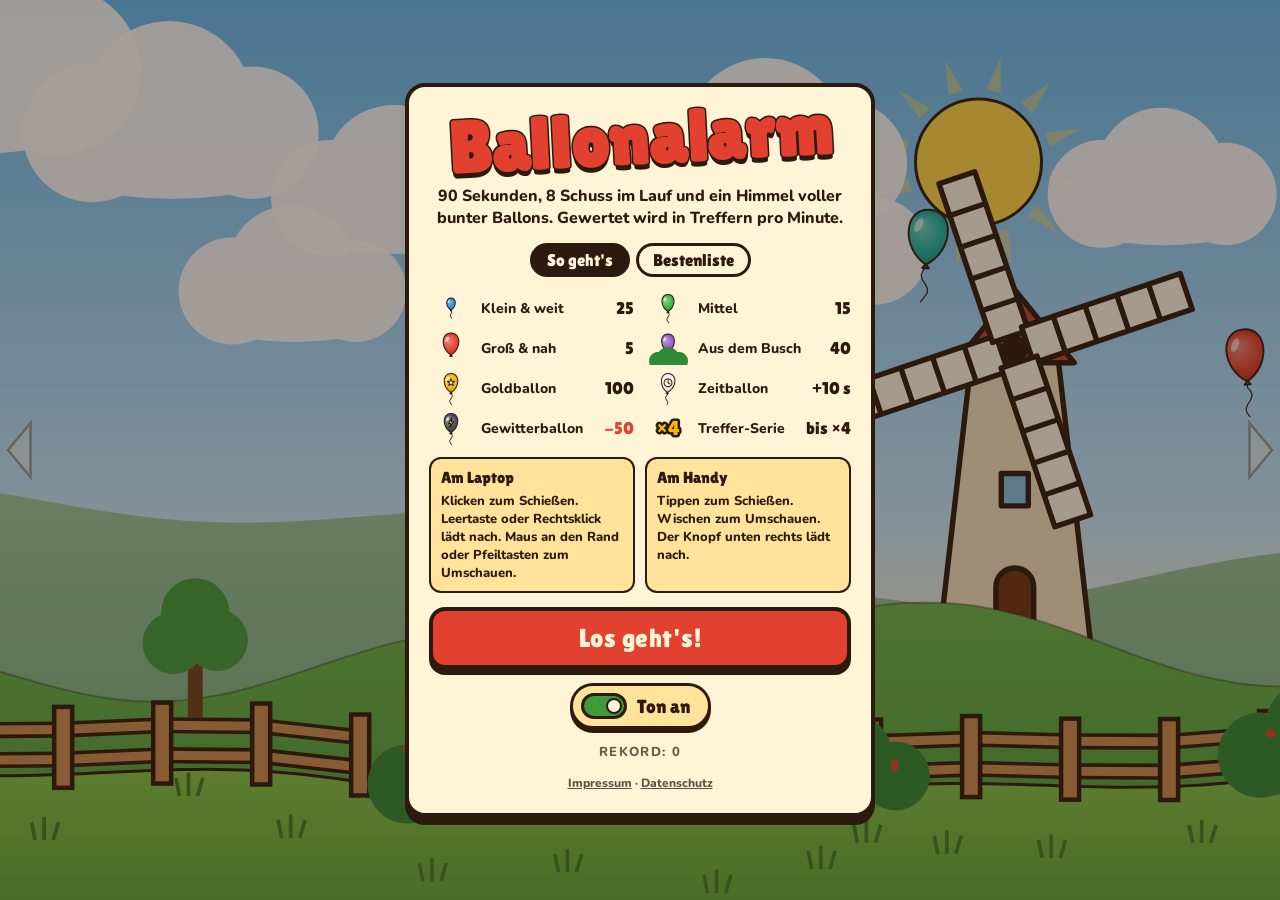
==== commit d1795677: "Ton auf dem iPhone reparieren - Ton über den Stumm-Schalter hinweg abspielen (navigator.audioSession" ====
--- a/index.html
+++ b/index.html
@@ -349,14 +349,18 @@
 /* ---------- audio ---------- */
 let ac = null, master = null, musicGain = null, noiseBuf = null, muted = false;
 try { muted = localStorage.getItem('ballonalarm-muted') === '1'; } catch (e) {}
+function wake() { try { const r = ac.resume(); if (r && r.catch) r.catch(() => {}); } catch (e) {} }
 function audioInit() {
-  if (ac) { if (ac.state === 'suspended') ac.resume(); return; }
+  // iOS 17+: play like a game/media app, so the silent switch does not mute the page
+  try { if (navigator.audioSession && navigator.audioSession.type !== 'playback') navigator.audioSession.type = 'playback'; } catch (e) {}
+  // iOS reports 'suspended' or 'interrupted' (e.g. after switching apps); any gesture brings it back
+  if (ac) { if (ac.state !== 'running') wake(); return; }
   try {
     ac = new (window.AudioContext || window.webkitAudioContext)();
     master = ac.createGain(); master.gain.value = muted ? 0 : 0.55; master.connect(ac.destination);
     musicGain = ac.createGain(); musicGain.gain.value = 0.32; musicGain.connect(master);
     const unlock = ac.createBufferSource(); unlock.buffer = ac.createBuffer(1, 1, 22050); unlock.connect(ac.destination); unlock.start(0);
-    if (ac.state === 'suspended') ac.resume();
+    if (ac.state !== 'running') wake();
     noiseBuf = ac.createBuffer(1, ac.sampleRate, ac.sampleRate);
     const d = noiseBuf.getChannelData(0);
     for (let i = 0; i < d.length; i++) d[i] = Math.random() * 2 - 1;
@@ -994,7 +998,7 @@
 $('quitBtn').addEventListener('click', toMenu);
 $('muteBtn').addEventListener('click', () => { audioInit(); setMuted(!muted); });
 document.querySelectorAll('[data-sound]').forEach(b => b.addEventListener('click', () => { audioInit(); setMuted(!muted); }));
-['pointerdown', 'keydown'].forEach(ev => document.addEventListener(ev, audioInit, { capture: true, passive: true }));
+['pointerdown', 'touchend', 'click', 'keydown'].forEach(ev => document.addEventListener(ev, audioInit, { capture: true, passive: true }));
 document.querySelectorAll('.btn').forEach(b => b.addEventListener('click', () => sfx.click()));
 
 addEventListener('keydown', e => {
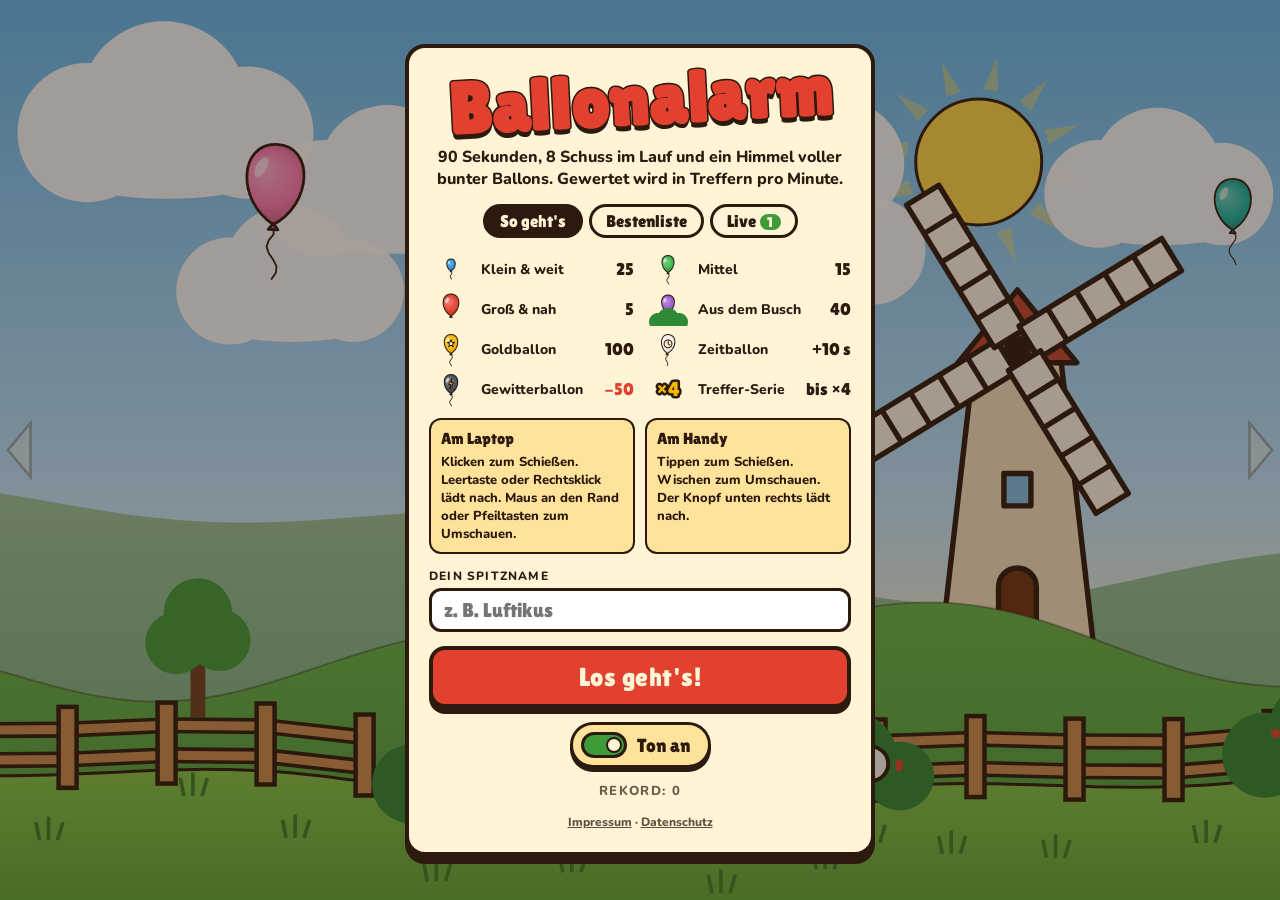
==== commit 72e1ffdd: "Online-Modus einschalten: gemeinsame Bestenliste und Live-Lobby - Supabase-Projekt biwjtdoozzglimhbk" ====
--- a/index.html
+++ b/index.html
@@ -1061,6 +1061,18 @@
   set(k, v) { try { localStorage.setItem('ballonalarm-' + k, JSON.stringify(v)); } catch (e) {} }
 };
 let nick = String(store.get('nick', '') || '').slice(0, 20);
+// Device identity for the leaderboard: a random player id plus a secret only this device knows
+function deviceIdentity() {
+  let me = store.get('player', null);
+  const ok = me && /^[0-9a-f-]{36}$/.test(me.id) && typeof me.token === 'string' && me.token.length >= 32;
+  if (!ok) {
+    const bytes = new Uint8Array(32); crypto.getRandomValues(bytes);
+    const id = crypto.randomUUID ? crypto.randomUUID() : ([1e7] + -1e3 + -4e3 + -8e3 + -1e11).replace(/[018]/g, c => (c ^ crypto.getRandomValues(new Uint8Array(1))[0] & 15 >> c / 4).toString(16));
+    me = { id, token: Array.from(bytes, b => b.toString(16).padStart(2, '0')).join('') };
+    store.set('player', me);
+  }
+  return me;
+}
 
 function mk(tag, cls, text) { const e = document.createElement(tag); if (cls) e.className = cls; if (text != null) e.textContent = text; return e; }
 function colorFor(key) {
@@ -1202,7 +1214,8 @@
   if (!net.uid) { note.textContent = 'Keine Verbindung zur Bestenliste. Deine Runde ist auf diesem Gerät gespeichert.'; return; }
   const prev = net.board.find(x => x.player_id === net.uid);
   try {
-    const { error } = await net.sb.rpc('submit_result', { p_name: nick || 'Anonym', p_hits: r.hits, p_shots: r.shots, p_secs: r.secs, p_score: r.score });
+    const me = deviceIdentity();
+    const { error } = await net.sb.rpc('submit_result', { p_player: me.id, p_token: me.token, p_name: nick || 'Anonym', p_hits: r.hits, p_shots: r.shots, p_secs: r.secs, p_score: r.score });
     if (error) throw error;
     if (!prev) { note.textContent = 'Du stehst jetzt in der Bestenliste!'; pushFeat('steht jetzt mit ' + fmt(r.hpm) + ' Treffer/min in der Bestenliste!'); }
     else if (r.hpm > num(prev.hpm)) { note.textContent = 'Neue persönliche Bestmarke in der Bestenliste!'; pushFeat('hat eine neue Bestmarke: ' + fmt(r.hpm) + ' Treffer/min!'); }
@@ -1246,16 +1259,9 @@
   renderBoard(); renderLive();
   try {
     await loadScript('vendor/supabase.js');
-    const sb = net.sb = window.supabase.createClient(CFG.supabaseUrl, CFG.supabaseKey, { auth: { persistSession: true, autoRefreshToken: true, storageKey: 'ballonalarm-auth' } });
+    const sb = net.sb = window.supabase.createClient(CFG.supabaseUrl, CFG.supabaseKey, { auth: { persistSession: false, autoRefreshToken: false } });
+    net.uid = deviceIdentity().id;
     loadBoard();
-    let { data: { session } } = await sb.auth.getSession();
-    if (!session) {
-      const res = await sb.auth.signInAnonymously();
-      if (res.error) throw res.error;
-      session = res.data.session;
-    }
-    net.uid = session.user.id;
-    renderBoard();
     const ch = net.ch = sb.channel('lobby', { config: { presence: { key: net.uid } } });
     ch.on('presence', { event: 'sync' }, readPeers)
       .on('broadcast', { event: 'feat' }, msg => {
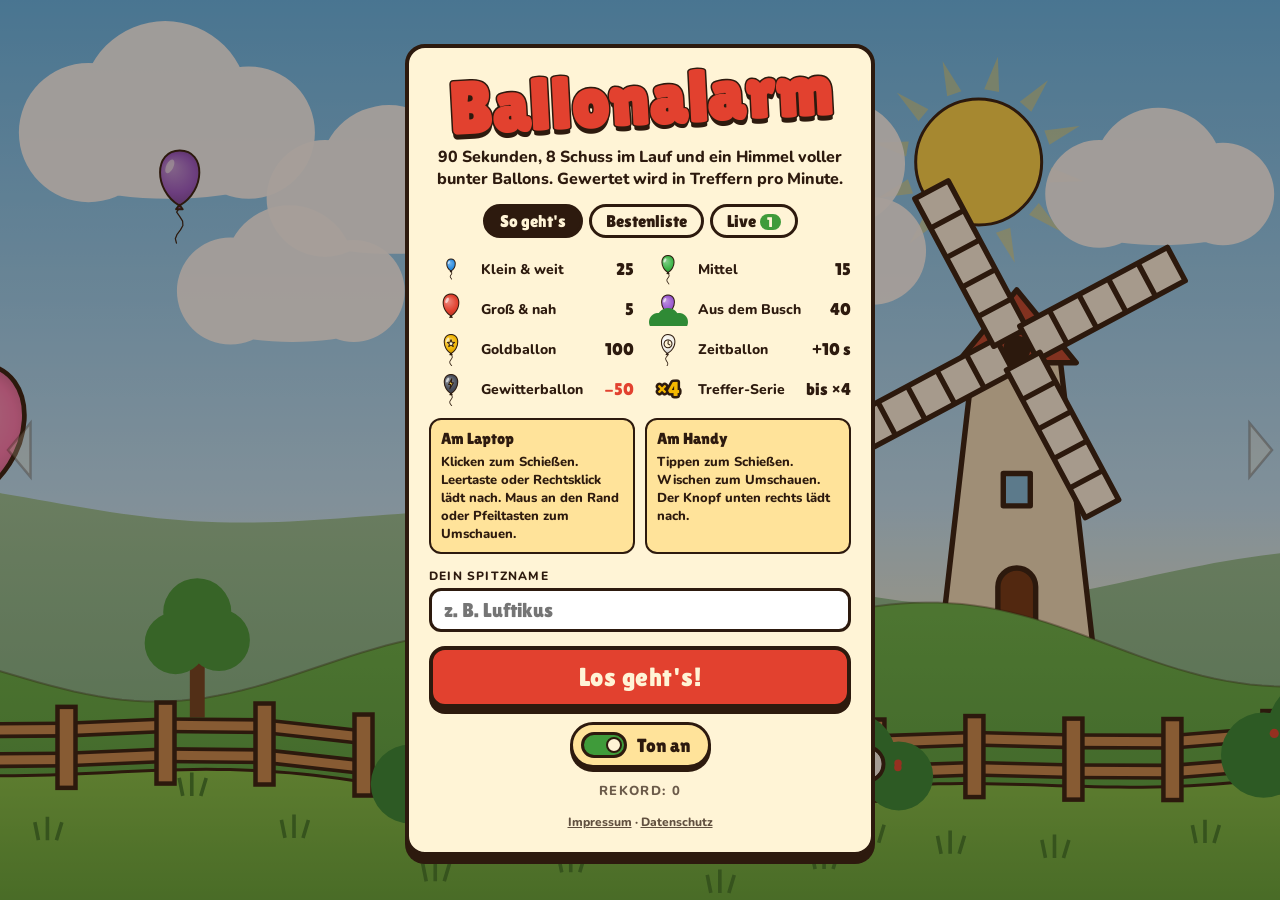
==== commit daa2fefa: "Gemeinsame Runde: einladen, beitreten, gemeinsamer Countdown - "Gemeinsame Runde starten" lädt alle " ====
--- a/index.html
+++ b/index.html
@@ -146,6 +146,18 @@
 .tick.out{opacity:0;transition:opacity .4s}
 @keyframes tickIn{from{transform:translateY(-8px);opacity:0}}
 .stats.four{grid-template-columns:repeat(4,1fr)}
+.invite{display:flex;align-items:center;gap:10px;flex-wrap:wrap;text-align:left;background:var(--ink);color:var(--paper);border-radius:14px;padding:10px 12px;box-shadow:0 4px 0 rgba(45,26,14,.35)}
+.invite-text{flex:1 1 170px;min-width:0;display:flex;flex-direction:column;gap:2px}
+.invite-text b{font-family:var(--font-display);font-weight:400;font-size:19px;line-height:1.15;font-variant-numeric:tabular-nums}
+.invite-text span{font-size:13px;opacity:.85;line-height:1.35}
+.invite-actions{display:flex;gap:8px;flex-wrap:wrap}
+.ibtn{font-family:var(--font-display);font-size:18px;border:3px solid var(--paper);border-radius:12px;padding:6px 14px;cursor:pointer;background:var(--gold);color:var(--ink)}
+.ibtn.ghost{background:transparent;color:var(--paper)}
+.ibtn:active{transform:translateY(2px)}
+.ibtn:focus-visible{outline:3px solid var(--gold);outline-offset:2px}
+.btn.alt{background:var(--leaf);font-size:22px}
+.countdown{position:fixed;inset:0;display:grid;place-items:center;z-index:30;pointer-events:none;font-family:var(--font-display);font-size:clamp(110px,38vw,250px);line-height:1;color:var(--gold);-webkit-text-stroke:6px var(--ink);paint-order:stroke fill;text-shadow:0 10px 0 var(--ink)}
+.match-box{display:flex;flex-direction:column;gap:6px}
 .nick{display:flex;flex-direction:column;gap:4px;text-align:left;font-size:12px;letter-spacing:.1em;text-transform:uppercase}
 .nick input{font-family:var(--font-display);font-size:20px;letter-spacing:0;text-transform:none;color:var(--ink);background:#fff;border:3px solid var(--ink);border-radius:12px;padding:8px 12px;width:100%;user-select:text;-webkit-user-select:text}
 .nick input:focus-visible{outline:4px solid var(--gold);outline-offset:2px}
@@ -197,11 +209,16 @@
 </div>
 
 <div id="ticker" aria-live="polite"></div>
+<div id="countdown" class="countdown" hidden aria-live="assertive"></div>
 
 <div class="overlay" id="menu">
   <div class="panel">
     <h1 class="logo">Ballonalarm</h1>
     <p class="tag">90 Sekunden, 8 Schuss im Lauf und ein Himmel voller bunter Ballons. Gewertet wird in Treffern pro Minute.</p>
+    <div class="invite" data-invite hidden>
+      <div class="invite-text"><b class="inv-title"></b><span class="inv-sub"></span></div>
+      <div class="invite-actions"><button class="ibtn" data-act="join">Mitspielen</button><button class="ibtn" data-act="now">Jetzt starten</button><button class="ibtn ghost" data-act="leave">Verlassen</button></div>
+    </div>
     <div class="tabs" role="tablist">
       <button role="tab" data-tab="help" aria-selected="true">So geht's</button>
       <button role="tab" data-tab="board" aria-selected="false">Bestenliste</button>
@@ -233,6 +250,7 @@
     </div>
     <label class="nick" id="nickWrap" hidden><span>Dein Spitzname</span><input id="nick" maxlength="20" autocomplete="nickname" placeholder="z. B. Luftikus" enterkeyhint="go"></label>
     <button class="btn" id="startBtn">Los geht's!</button>
+    <button class="btn alt" id="hostBtn" hidden>Gemeinsame Runde starten</button>
     <button class="sound-toggle" data-sound aria-pressed="true"><span class="knob"></span><span class="lbl">Ton an</span></button>
     <p class="best" id="bestMenu">Rekord: 0</p>
     <button class="install" id="installBtn" hidden>Als App installieren</button>
@@ -253,10 +271,15 @@
 
 <div class="overlay" id="over" hidden>
   <div class="panel">
+    <div class="invite" data-invite hidden>
+      <div class="invite-text"><b class="inv-title"></b><span class="inv-sub"></span></div>
+      <div class="invite-actions"><button class="ibtn" data-act="join">Mitspielen</button><button class="ibtn" data-act="now">Jetzt starten</button><button class="ibtn ghost" data-act="leave">Verlassen</button></div>
+    </div>
     <p class="best">Zeit abgelaufen</p>
     <p class="rank" id="rank">Ballonschreck</p>
     <div class="big" id="finalScore">0</div>
     <div class="record" id="record" hidden>Neuer Rekord!</div>
+    <div class="match-box" id="matchBox" hidden><p class="best" id="matchTitle">Gemeinsame Runde</p><ol class="board" id="matchList"></ol></div>
     <div class="stats four">
       <div><b id="stHpm">0</b><span>Treffer/min</span></div>
       <div><b id="stSpm">0</b><span>Schüsse/min</span></div>
@@ -266,6 +289,7 @@
     <p class="note" id="saveNote"></p>
     <ol class="board" id="boardMini"></ol>
     <button class="btn" id="againBtn">Nochmal!</button>
+    <button class="btn alt" id="hostBtn2" hidden>Gemeinsame Runde starten</button>
     <button class="sound-toggle" data-sound aria-pressed="true"><span class="knob"></span><span class="lbl">Ton an</span></button>
     <p class="best" id="bestOver">Rekord: 0</p>
   </div>
@@ -927,7 +951,8 @@
 }
 function showBest() { $('bestMenu').textContent = 'Rekord: ' + best; $('bestOver').textContent = 'Rekord: ' + best; }
 
-function startGame() {
+function startGame(fromMatch) {
+  if (fromMatch !== true && match) match = null; // solo start leaves any shared round
   audioInit(); sfx.start();
   state = 'play'; playedSecs = 0; score = 0; timeLeft = GAME_TIME; ammo = MAG; reloadT = 0; shots = 0; hits = 0; streak = 0; bestStreak = 0; lastMult = 1; lastTick = 99;
   birds = []; balloons = []; parts = []; spawnT = 0.3; popT = 4; balT = rand(14, 22);
@@ -951,14 +976,14 @@
   $('rank').textContent = ranks.filter(r => score >= r[0]).pop()[1];
   showBest();
   $('over').hidden = false;
-  pushPresence(); pushFeat('hat ' + fmt(result.hpm) + ' Treffer/min geschafft (' + score + ' Punkte).');
+  pushPresence(true); if (hits > 0) pushFeat('hat ' + fmt(result.hpm) + ' Treffer/min geschafft (' + score + ' Punkte).');
   saveResult(result);
-  renderBoard();
+  renderBoard(); renderMatch(); renderInvite();
   setTimeout(() => $('againBtn').focus({ preventScroll: true }), 50);
 }
 function pauseGame() { if (state !== 'play') return; state = 'pause'; pushPresence(); $('pause').hidden = false; $('resumeBtn').focus({ preventScroll: true }); }
 function resumeGame() { if (state !== 'pause') return; state = 'play'; $('pause').hidden = true; audioInit(); pushPresence(); }
-function toMenu() { state = 'menu'; birds = []; balloons = []; parts = []; $('pause').hidden = true; $('over').hidden = true; $('hud').hidden = true; $('menu').hidden = false; showBest(); pushPresence(); }
+function toMenu() { match = null; state = 'menu'; birds = []; balloons = []; parts = []; $('pause').hidden = true; $('over').hidden = true; $('hud').hidden = true; $('menu').hidden = false; showBest(); pushPresence(); }
 
 /* ---------- input ---------- */
 let touchStart = null;
@@ -1096,17 +1121,21 @@
 /* presence: what everyone in the lobby sees about you */
 function presenceState() {
   return { name: nick || 'Anonym', st: state, sc: score, hpm: state === 'play' || state === 'pause' ? round1(playedSecs >= 5 ? liveHpm() : 0) : null,
-    sec: Math.ceil(timeLeft), last: lastResult ? { hpm: lastResult.hpm, sc: lastResult.score } : null };
-}
-function pushPresence() {
-  if (!net.ch || !net.ready || net.trackTimer) return;
-  net.trackTimer = setTimeout(() => {
+    sec: Math.ceil(timeLeft), last: lastResult ? { hpm: lastResult.hpm, sc: lastResult.score } : null,
+    m: match ? { id: match.id, at: match.at, host: !!match.host } : null };
+}
+function pushPresence(now) {
+  if (!net.ch || !net.ready) return;
+  const send = () => {
     net.trackTimer = 0;
     const p = presenceState(), key = JSON.stringify(p);
     if (key === net.lastTrack || !net.ready) return;
     net.lastTrack = key;
     net.ch.track(p).catch(() => {});
-  }, 700);
+  };
+  if (now === true) { clearTimeout(net.trackTimer); send(); return; }
+  if (net.trackTimer) return;
+  net.trackTimer = setTimeout(send, 700);
 }
 function pushFeat(txt) {
   if (!net.ch || !net.ready) return;
@@ -1165,7 +1194,8 @@
     const li = mk('li', p.isMe ? 'me' : '');
     li.append(avatar(p.name, p.id));
     const who = mk('div', 'who'); const b = mk('b', '', p.name + (p.isMe ? ' (du)' : ''));
-    b.append(mk('span', 'pill' + (p.st === 'play' ? ' play' : ''), { play: 'spielt', pause: 'Pause', over: 'fertig', menu: 'im Menü' }[p.st] || 'schaut zu'));
+    const waiting = p.m && p.m.at > Date.now() && p.st !== 'play';
+    b.append(mk('span', 'pill' + (p.st === 'play' ? ' play' : ''), waiting ? 'wartet auf Start' : ({ play: 'spielt', pause: 'Pause', over: 'fertig', menu: 'im Menü' }[p.st] || 'schaut zu')));
     who.append(b);
     let sub = '';
     if (p.st === 'play' || p.st === 'pause') sub = p.sc + ' Punkte · noch ' + Math.max(0, Math.round(p.sec)) + ' s';
@@ -1176,7 +1206,7 @@
     li.append(who, m); list.append(li);
   });
   const rv = $('rivals'); rv.replaceChildren();
-  peers.filter(p => !p.isMe && p.st === 'play').sort((a, b) => num(b.hpm) - num(a.hpm)).slice(0, 3).forEach(p => {
+  (match && match.started ? matchPlayers(match.id) : peers).filter(p => !p.isMe && p.st === 'play').sort((a, b) => num(b.hpm) - num(a.hpm)).slice(0, 3).forEach(p => {
     const d = mk('div', 'rival'); d.append(avatar(p.name, p.id), mk('span', '', p.name), mk('b', '', fmt(num(p.hpm)))); rv.append(d);
   });
 }
@@ -1186,10 +1216,120 @@
     const m = (metas && metas[metas.length - 1]) || {};
     return { id: key, isMe: key === net.uid, name: (typeof m.name === 'string' && m.name.trim().slice(0, 20)) || 'Anonym',
       st: typeof m.st === 'string' ? m.st : '', sc: num(m.sc), hpm: m.hpm == null ? null : num(m.hpm), sec: num(m.sec),
-      last: m.last && typeof m.last === 'object' ? { hpm: num(m.last.hpm) } : null };
+      last: m.last && typeof m.last === 'object' ? { hpm: num(m.last.hpm), sc: num(m.last.sc) } : null,
+      m: m.m && typeof m.m === 'object' && typeof m.m.id === 'string' && isFinite(m.m.at) ? { id: m.m.id.slice(0, 40), at: num(m.m.at), host: m.m.host === true } : null };
   });
-  renderLive();
-}
+  renderLive(); renderMatch(); renderInvite();
+}
+/* shared round: one player invites, everyone who joins starts together */
+let match = null; // { id, at (start time, ms), host, started, missing }
+const MATCH_WAIT = 20000;
+let currentInvite = null, lastCountSec = null, lastInviteRender = 0;
+function matchPlayers(id) { return net.peers.filter(p => p.m && p.m.id === id); }
+function openInvite() {
+  const now = Date.now();
+  return net.peers.filter(p => !p.isMe && p.m && p.m.host && p.m.at > now - 1500 && p.m.at < now + 120000)
+    .sort((a, b) => a.m.at - b.m.at)[0] || null;
+}
+function hostMatch() {
+  if (!net.ready) { ticker('Lobby', 'ist gerade nicht erreichbar.'); return; }
+  audioInit(); sfx.click();
+  match = { id: Math.random().toString(36).slice(2, 10), at: Date.now() + MATCH_WAIT, host: true };
+  pushPresence(true); pushFeat('lädt zu einer gemeinsamen Runde ein!'); renderInvite();
+}
+function joinMatch(p) {
+  audioInit(); sfx.click();
+  match = { id: p.m.id, at: p.m.at, host: false };
+  pushPresence(true); renderInvite();
+}
+function leaveMatch() { match = null; pushPresence(true); renderInvite(); }
+function renderInvite() {
+  if (!ONLINE) return;
+  const now = Date.now(), idle = state === 'menu' || state === 'over';
+  $('hostBtn').hidden = $('hostBtn2').hidden = !(net.ready && (!match || match.started));
+  let title = '', sub = '', acts = [];
+  currentInvite = null;
+  if (match && !match.started) {
+    const ps = matchPlayers(match.id), n = Math.max(1, ps.length);
+    title = 'Gemeinsame Runde startet in ' + Math.max(0, Math.ceil((match.at - now) / 1000)) + ' s';
+    sub = n <= 1 ? (match.host ? 'Warte auf Mitspieler. Alle, die die Seite gerade offen haben, sehen deine Einladung.' : 'Du bist dabei.')
+      : n + ' Spieler dabei: ' + ps.map(p => p.isMe ? 'du' : p.name).join(', ');
+    acts = match.host ? ['now', 'leave'] : ['leave'];
+  } else if (idle) {
+    const inv = openInvite();
+    if (inv && (!match || inv.m.id !== match.id)) {
+      currentInvite = inv;
+      title = inv.name + ' lädt zu einer Runde ein';
+      sub = 'Start in ' + Math.max(0, Math.ceil((inv.m.at - now) / 1000)) + ' s · ' + matchPlayers(inv.m.id).length + ' dabei';
+      acts = ['join'];
+    }
+  }
+  document.querySelectorAll('[data-invite]').forEach(box => {
+    box.hidden = !title;
+    if (!title) return;
+    box.querySelector('.inv-title').textContent = title;
+    box.querySelector('.inv-sub').textContent = sub;
+    box.querySelectorAll('[data-act]').forEach(b => {
+      b.hidden = !acts.includes(b.dataset.act);
+      if (b.dataset.act === 'leave') b.textContent = match && match.host ? 'Absagen' : 'Verlassen';
+    });
+  });
+}
+function renderMatch() {
+  const box = $('matchBox');
+  if (!match || !match.started) { box.hidden = true; return; }
+  const ps = matchPlayers(match.id).map(p => p.isMe ? Object.assign({}, p, {
+    name: nick || 'Du', st: state, sc: score, hpm: state === 'over' ? null : round1(liveHpm()),
+    last: lastResult ? { hpm: lastResult.hpm, sc: lastResult.score } : null }) : p);
+  if (!ps.some(p => p.isMe)) ps.push({ id: net.uid, isMe: true, name: nick || 'Du', st: state, sc: score, hpm: null, last: lastResult ? { hpm: lastResult.hpm, sc: lastResult.score } : null });
+  const done = p => p.st === 'over' && p.last;
+  const val = p => done(p) ? p.last.hpm : num(p.hpm);
+  ps.sort((a, b) => (done(b) - done(a)) || (val(b) - val(a)));
+  const list = $('matchList'); list.replaceChildren();
+  ps.forEach((p, i) => row(list, i + 1, p.name, p.id, val(p),
+    done(p) ? p.last.sc + ' Punkte · fertig' : (p.st === 'play' || p.st === 'pause') ? p.sc + ' Punkte · spielt noch' : 'ausgestiegen', p.isMe));
+  $('matchTitle').textContent = ps.length > 1 ? 'Gemeinsame Runde · ' + ps.length + ' Spieler' : 'Gemeinsame Runde · nur du';
+  box.hidden = false;
+}
+function matchTick() {
+  if (!ONLINE) return;
+  const now = Date.now(), cd = $('countdown');
+  if (match && !match.host && !match.started) {
+    const h = net.peers.find(p => p.m && p.m.host && p.m.id === match.id);
+    if (h) { match.at = h.m.at; match.missing = 0; }
+    else {
+      // host gone (cancelled or left): give the lobby a moment to resync, then drop the round
+      match.missing = match.missing || now;
+      if (now - match.missing > 4000) { match = null; cd.hidden = true; pushPresence(true); ticker('Gemeinsame Runde', 'wurde abgesagt.'); }
+    }
+  }
+  if (match && !match.started) {
+    const rem = match.at - now;
+    if (rem <= 0) {
+      if (rem < -8000 || !(state === 'menu' || state === 'over')) { match = null; pushPresence(true); }
+      else {
+        match.started = true; lastCountSec = null;
+        cd.textContent = 'Los!'; cd.hidden = false; setTimeout(() => { if (cd.textContent === 'Los!') cd.hidden = true; }, 800);
+        startGame(true);
+        timeLeft = GAME_TIME - Math.min(5, -rem / 1000); updateTime();
+      }
+    } else if (rem <= 5000 && (state === 'menu' || state === 'over')) {
+      const sec = Math.ceil(rem / 1000);
+      if (sec !== lastCountSec) { lastCountSec = sec; cd.textContent = String(sec); cd.hidden = false; sfx.tick(); }
+    } else if (cd.textContent !== 'Los!') cd.hidden = true;
+  } else if (cd.textContent !== 'Los!') cd.hidden = true;
+  if (now - lastInviteRender > 250) { lastInviteRender = now; renderInvite(); }
+}
+document.addEventListener('click', e => {
+  const b = e.target.closest('[data-act]');
+  if (!b) return;
+  if (b.dataset.act === 'join' && currentInvite) joinMatch(currentInvite);
+  else if (b.dataset.act === 'leave') leaveMatch();
+  else if (b.dataset.act === 'now' && match && match.host && !match.started) { match.at = Date.now() + 4000; pushPresence(true); renderInvite(); }
+});
+$('hostBtn').addEventListener('click', hostMatch);
+$('hostBtn2').addEventListener('click', hostMatch);
+
 function ticker(name, txt) {
   const box = $('ticker');
   const el = mk('div', 'tick'); el.append(mk('b', '', name), document.createTextNode(' ' + txt));
@@ -1210,7 +1350,7 @@
     store.set('runs', runs.slice(0, 20));
   }
   if (!ONLINE) { renderBoard(); return; }
-  if (r.secs < 20) return;
+  if (r.secs < 20 || r.hits === 0) return;
   if (!net.uid) { note.textContent = 'Keine Verbindung zur Bestenliste. Deine Runde ist auf diesem Gerät gespeichert.'; return; }
   const prev = net.board.find(x => x.player_id === net.uid);
   try {
@@ -1288,6 +1428,7 @@
   if (state !== 'pause') update(dt);
   draw();
   musicTick();
+  matchTick();
   requestAnimationFrame(frame);
 }
 requestAnimationFrame(frame);
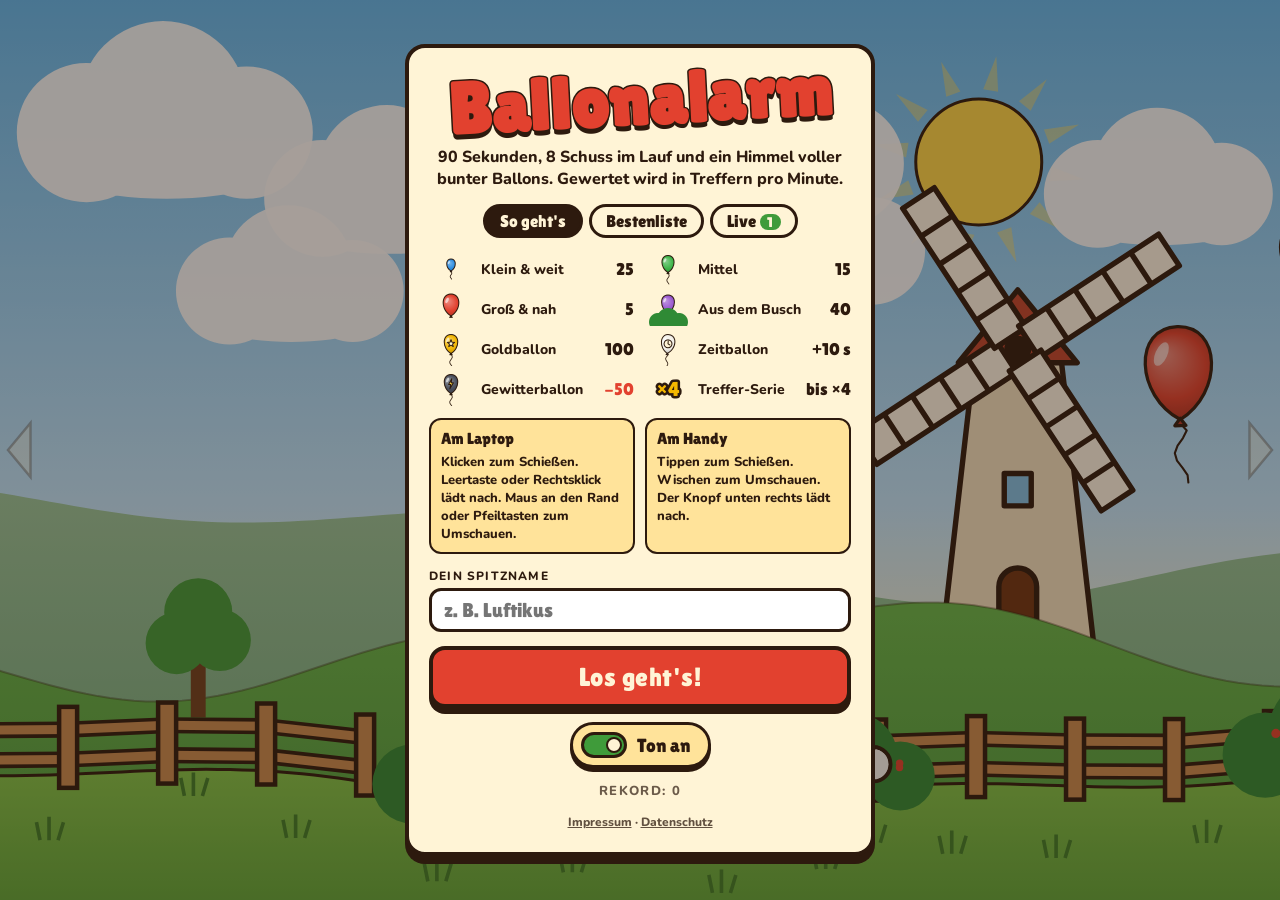
==== commit ca2649c6: "Live-Modi: Gemeinsamer Himmel, Beenden-Knopf, korrekter Online-Status - Neuer Modus "Gemeinsamer Him" ====
--- a/index.html
+++ b/index.html
@@ -158,6 +158,15 @@
 .btn.alt{background:var(--leaf);font-size:22px}
 .countdown{position:fixed;inset:0;display:grid;place-items:center;z-index:30;pointer-events:none;font-family:var(--font-display);font-size:clamp(110px,38vw,250px);line-height:1;color:var(--gold);-webkit-text-stroke:6px var(--ink);paint-order:stroke fill;text-shadow:0 10px 0 var(--ink)}
 .match-box{display:flex;flex-direction:column;gap:6px}
+.mode-pick{display:grid;grid-template-columns:1fr 1fr;gap:8px}
+.mode{display:flex;flex-direction:column;gap:4px;text-align:left;background:var(--paper-2);color:var(--ink);border:3px solid var(--ink);border-radius:14px;box-shadow:0 4px 0 var(--ink);padding:10px 12px;cursor:pointer;font:inherit}
+.mode b{font-family:var(--font-display);font-weight:400;font-size:19px;line-height:1.1}
+.mode span{font-size:12.5px;line-height:1.35}
+.mode:active{transform:translateY(3px);box-shadow:0 1px 0 var(--ink)}
+.mode:focus-visible{outline:4px solid var(--gold);outline-offset:2px}
+.mode.sky{background:#bfe7ff}
+.btn.ghost{background:var(--paper-2);color:var(--ink);font-size:20px}
+@media (max-width:420px){.mode-pick{grid-template-columns:1fr}}
 .nick{display:flex;flex-direction:column;gap:4px;text-align:left;font-size:12px;letter-spacing:.1em;text-transform:uppercase}
 .nick input{font-family:var(--font-display);font-size:20px;letter-spacing:0;text-transform:none;color:var(--ink);background:#fff;border:3px solid var(--ink);border-radius:12px;padding:8px 12px;width:100%;user-select:text;-webkit-user-select:text}
 .nick input:focus-visible{outline:4px solid var(--gold);outline-offset:2px}
@@ -193,6 +202,9 @@
     </div>
     <div class="sign" id="timeSign"><small>Zeit</small><span id="time">90</span></div>
     <div class="right">
+      <button class="icon-btn" id="endBtn" aria-label="Runde beenden" title="Runde beenden">
+        <svg viewBox="0 0 24 24" fill="none" stroke="currentColor" stroke-width="3" stroke-linecap="round"><path d="M6 6l12 12M18 6L6 18"/></svg>
+      </button>
       <button class="icon-btn" id="pauseBtn" aria-label="Pause">
         <svg viewBox="0 0 24 24" fill="currentColor"><rect x="5" y="4" width="5" height="16" rx="1.5"/><rect x="14" y="4" width="5" height="16" rx="1.5"/></svg>
       </button>
@@ -251,6 +263,10 @@
     <label class="nick" id="nickWrap" hidden><span>Dein Spitzname</span><input id="nick" maxlength="20" autocomplete="nickname" placeholder="z. B. Luftikus" enterkeyhint="go"></label>
     <button class="btn" id="startBtn">Los geht's!</button>
     <button class="btn alt" id="hostBtn" hidden>Gemeinsame Runde starten</button>
+    <div class="mode-pick" data-modepick hidden>
+      <button class="mode sky" data-mode="sky"><b>Gemeinsamer Himmel</b><span>Alle sehen dieselben Ballons. Wer zuerst trifft, bekommt die Punkte. Ihr seht die Fadenkreuze der anderen.</span></button>
+      <button class="mode" data-mode="solo"><b>Jeder für sich</b><span>Gleicher Start, eigener Himmel. Wer schafft mehr Treffer pro Minute?</span></button>
+    </div>
     <button class="sound-toggle" data-sound aria-pressed="true"><span class="knob"></span><span class="lbl">Ton an</span></button>
     <p class="best" id="bestMenu">Rekord: 0</p>
     <button class="install" id="installBtn" hidden>Als App installieren</button>
@@ -265,7 +281,7 @@
     <p class="tag">Die Ballons schweben so lange weiter.</p>
     <button class="btn" id="resumeBtn">Weiter</button>
     <button class="sound-toggle" data-sound aria-pressed="true"><span class="knob"></span><span class="lbl">Ton an</span></button>
-    <button class="btn" id="quitBtn" style="background:var(--paper-2);color:var(--ink);font-size:20px">Zum Menü</button>
+    <button class="btn ghost" id="quitBtn">Runde beenden</button>
   </div>
 </div>
 
@@ -290,6 +306,11 @@
     <ol class="board" id="boardMini"></ol>
     <button class="btn" id="againBtn">Nochmal!</button>
     <button class="btn alt" id="hostBtn2" hidden>Gemeinsame Runde starten</button>
+    <div class="mode-pick" data-modepick hidden>
+      <button class="mode sky" data-mode="sky"><b>Gemeinsamer Himmel</b><span>Alle sehen dieselben Ballons. Wer zuerst trifft, bekommt die Punkte. Ihr seht die Fadenkreuze der anderen.</span></button>
+      <button class="mode" data-mode="solo"><b>Jeder für sich</b><span>Gleicher Start, eigener Himmel. Wer schafft mehr Treffer pro Minute?</span></button>
+    </div>
+    <button class="btn ghost" id="menuBtn">Zum Menü</button>
     <button class="sound-toggle" data-sound aria-pressed="true"><span class="knob"></span><span class="lbl">Ton an</span></button>
     <p class="best" id="bestOver">Rekord: 0</p>
   </div>
@@ -319,7 +340,7 @@
 /* ---------- state ---------- */
 let W = 0, H = 0, DPR = 1, U = 1, Lw = 1, worldW = 0, cam = 0;
 let state = 'menu';            // menu | play | pause | over
-let playedSecs = 0, score = 0, timeLeft = GAME_TIME, ammo = MAG, reloadT = 0, shots = 0, hits = 0, streak = 0, bestStreak = 0;
+let timeBonus = 0, playedSecs = 0, score = 0, timeLeft = GAME_TIME, ammo = MAG, reloadT = 0, shots = 0, hits = 0, streak = 0, bestStreak = 0;
 let birds = [], parts = [], balloons = [], sheep = null;
 let flash = 0, ambT = 2, spawnT = 0, popT = 3, balT = 18, T = 0, shake = 0, lastTick = 99;
 let clouds = [], trees = [], bushes = [], fence = [], tufts = [], windmill = null;
@@ -695,19 +716,26 @@
 
   const alive = birds.filter(b => b.alive && b.kind !== 'popup').length;
   if (state === 'play') {
-    timeLeft -= dt; playedSecs += dt;
+    if (match && match.started) {
+      // shared round: everyone runs on the host's clock, so pausing or lag never desyncs the timer
+      const el = Math.max(0, (hostNow() - match.at) / 1000);
+      playedSecs = el; timeLeft = GAME_TIME + timeBonus - el;
+    } else { timeLeft -= dt; playedSecs += dt; }
     const sec = Math.ceil(timeLeft);
     if (sec !== lastTick) { lastTick = sec; if (sec <= 10 && sec > 0) sfx.tick(); updateTime(); }
     if (timeLeft <= 0) { timeLeft = 0; endGame(); }
     if (reloadT > 0) { reloadT -= dt; if (reloadT <= 0) { reloadT = 0; ammo = MAG; updateAmmo(); } }
     const pr = progress();
-    spawnT -= dt;
-    if (spawnT <= 0) {
-      if (alive < 4 + Math.round(pr * 5)) { const r = Math.random(); spawnBird(r < 0.05 ? 'gold' : r < 0.13 ? 'storm' : 'normal'); }
-      spawnT = (0.85 - pr * 0.4) * rand(0.5, 1.4);
+    if (isShared()) { if (isSpawner()) hostSpawn(dt, pr); }
+    else {
+      spawnT -= dt;
+      if (spawnT <= 0) {
+        if (alive < 4 + Math.round(pr * 5)) { const r = Math.random(); spawnBird(r < 0.05 ? 'gold' : r < 0.13 ? 'storm' : 'normal'); }
+        spawnT = (0.85 - pr * 0.4) * rand(0.5, 1.4);
+      }
+      popT -= dt; if (popT <= 0) { spawnPopup(); popT = rand(3.5, 6.5) - pr * 1.5; }
+      balT -= dt; if (balT <= 0) { if (!balloons.length) spawnBalloon(); balT = rand(16, 26); }
     }
-    popT -= dt; if (popT <= 0) { spawnPopup(); popT = rand(3.5, 6.5) - pr * 1.5; }
-    balT -= dt; if (balT <= 0) { if (!balloons.length) spawnBalloon(); balT = rand(16, 26); }
     ambT -= dt; if (ambT <= 0) { if (birds.some(b => b.alive && b.seen)) sfx.squeak(); ambT = rand(2.5, 5); }
   } else if (state === 'menu') {
     spawnT -= dt;
@@ -715,6 +743,7 @@
   }
 
   for (const b of birds) {
+    if (b.net) { if (b.alive) netPos(b); continue; }
     b.t += dt; b.flap += dt * b.flapS * (b.alive ? 1 : 0.15);
     if (b.alive && b.kind === 'popup') {
       const up = 0.2, total = up * 2 + b.hold;
@@ -798,6 +827,7 @@
   drawParts(0);
   ctx.setTransform(DPR, 0, 0, DPR, 0, 0);
   drawEdgeHints();
+  drawGhosts();
   if (flash > 0) { ctx.fillStyle = 'rgba(255,255,230,' + (reduceMotion ? 0.15 : flash * 1.4) + ')'; ctx.fillRect(0, 0, W, H); }
   if (mouse.in && state === 'play') drawCrosshair(mouse.x, mouse.y);
 }
@@ -867,6 +897,7 @@
   ammo--; shots++; updateAmmo();
   sfx.shot(); shake = reduceMotion ? 0 : 7;
   parts.push({ type: 'puff', x: sx, y: sy, p: 0, life: 0, max: 0.28 });
+  netAim(sx, sy, true);
   const slack = touch ? 1.3 : 1.1, minR = touch ? 22 : 12;
   const hitBirds = [];
   for (const b of birds) {
@@ -885,7 +916,7 @@
   }
   if (hitBalloon) {
     hitBalloon.gone = true; balloons = balloons.filter(b => !b.gone);
-    timeLeft += 10; lastTick = 99; updateTime();
+    timeLeft += 10; timeBonus += 10; lastTick = 99; updateTime();
     sfx.pop();
     for (let i = 0; i < 12; i++) parts.push({ type: 'shard', x: hitBalloon.x, y: hitBalloon.y, p: 0.6, vx: rand(-1, 1) * U * 0.6, vy: rand(-1, 0.3) * U * 0.6, life: 0, max: 0.8, size: hitBalloon.R * 0.3, color: '#f4f1ea' });
     addText(sx, sy - U * 0.05, '+10 Sek!', '#8fd3ff', Math.max(24, U * 0.06));
@@ -893,6 +924,13 @@
   let gained = 0;
   for (const b of hitBirds) {
     b.alive = false; b.gone = true;
+    if (b.net) {
+      // shared sky: pop right away, points only once the host confirms we were first
+      burst(b, b.kind === 'gold' ? '#f2b705' : b.kind === 'storm' ? '#4a4f5c' : b.color);
+      sfx.popHit(1 + (2 - b.L) * 0.35);
+      claimNet(b, b.x - cam * LAYERS[b.L].p, b.y - b.R * 1.5);
+      continue;
+    }
     if (b.kind === 'storm') {
       burst(b, '#4a4f5c'); streak = 0; gained -= 50; flash = 0.35;
       sfx.thunder(); pushFeat('hat einen Gewitterballon erwischt. Autsch!');
@@ -907,7 +945,7 @@
     addText(bx, b.y - b.R * 1.5, '+' + pts, b.kind === 'gold' ? '#ffd84a' : '#fff4d6', b.kind === 'gold' ? Math.max(28, U * 0.07) : undefined);
     sfx.popHit(1 + (2 - b.L) * 0.35); if (b.kind === 'gold') { sfx.gold(); pushFeat('hat einen Goldballon erwischt!'); }
   }
-  const good = hitBirds.filter(b => b.kind !== 'storm').length;
+  const good = hitBirds.filter(b => b.kind !== 'storm' && !b.net).length;
   if (good > 1) { const bonus = 20 * (good - 1); gained += bonus; addText(sx, sy + U * 0.06, 'Doppeltreffer! +' + bonus, '#ffd84a', Math.max(20, U * 0.045)); }
   if (good) bestStreak = Math.max(bestStreak, streak);
   score = Math.max(0, score + gained); updateScore();
@@ -954,13 +992,13 @@
 function startGame(fromMatch) {
   if (fromMatch !== true && match) match = null; // solo start leaves any shared round
   audioInit(); sfx.start();
-  state = 'play'; playedSecs = 0; score = 0; timeLeft = GAME_TIME; ammo = MAG; reloadT = 0; shots = 0; hits = 0; streak = 0; bestStreak = 0; lastMult = 1; lastTick = 99;
+  state = 'play'; playedSecs = 0; timeBonus = 0; score = 0; timeLeft = GAME_TIME; ammo = MAG; reloadT = 0; shots = 0; hits = 0; streak = 0; bestStreak = 0; lastMult = 1; lastTick = 99;
   birds = []; balloons = []; parts = []; spawnT = 0.3; popT = 4; balT = rand(14, 22);
   $('menu').hidden = true; $('over').hidden = true; $('pause').hidden = true; $('hud').hidden = false;
   updateAmmo(); updateScore(); updateTime(); pushPresence();
 }
 function endGame() {
-  state = 'over'; sfx.end();
+  state = 'over'; sfx.end(); $('pause').hidden = true;
   $('hud').hidden = true;
   const isRecord = score > best && score > 0;
   if (isRecord) { setTimeout(() => sfx.record(), 900); best = score; try { localStorage.setItem('ballonalarm-best', String(best)); } catch (e) {} }
@@ -981,7 +1019,7 @@
   renderBoard(); renderMatch(); renderInvite();
   setTimeout(() => $('againBtn').focus({ preventScroll: true }), 50);
 }
-function pauseGame() { if (state !== 'play') return; state = 'pause'; pushPresence(); $('pause').hidden = false; $('resumeBtn').focus({ preventScroll: true }); }
+function pauseGame() { if (state !== 'play') return; state = 'pause'; pushPresence(true); $('pause').hidden = false; $('resumeBtn').focus({ preventScroll: true }); }
 function resumeGame() { if (state !== 'pause') return; state = 'play'; $('pause').hidden = true; audioInit(); pushPresence(); }
 function toMenu() { match = null; state = 'menu'; birds = []; balloons = []; parts = []; $('pause').hidden = true; $('over').hidden = true; $('hud').hidden = true; $('menu').hidden = false; showBest(); pushPresence(); }
 
@@ -998,7 +1036,7 @@
   }
 });
 cv.addEventListener('pointermove', e => {
-  if (e.pointerType === 'mouse') { mouse.x = e.clientX; mouse.y = e.clientY; mouse.in = true; cv.classList.add('mouse'); return; }
+  if (e.pointerType === 'mouse') { mouse.x = e.clientX; mouse.y = e.clientY; mouse.in = true; cv.classList.add('mouse'); netAim(e.clientX, e.clientY, false); return; }
   if (!touchStart || touchStart.id !== e.pointerId) return;
   if (!touchStart.moved && Math.hypot(e.clientX - touchStart.x, e.clientY - touchStart.y) > 14) touchStart.moved = true;
   if (touchStart.moved) { cam = clamp(cam - (e.clientX - touchStart.lx) * 1.3, 0, worldW - W); }
@@ -1020,7 +1058,9 @@
 $('againBtn').addEventListener('click', startGame);
 $('pauseBtn').addEventListener('click', pauseGame);
 $('resumeBtn').addEventListener('click', resumeGame);
-$('quitBtn').addEventListener('click', toMenu);
+$('quitBtn').addEventListener('click', () => { if (state === 'pause' || state === 'play') endGame(); });
+$('endBtn').addEventListener('click', () => { if (state === 'play') endGame(); });
+$('menuBtn').addEventListener('click', toMenu);
 $('muteBtn').addEventListener('click', () => { audioInit(); setMuted(!muted); });
 document.querySelectorAll('[data-sound]').forEach(b => b.addEventListener('click', () => { audioInit(); setMuted(!muted); }));
 ['pointerdown', 'touchend', 'click', 'keydown'].forEach(ev => document.addEventListener(ev, audioInit, { capture: true, passive: true }));
@@ -1079,7 +1119,7 @@
 function liveHpm() { return hits / (Math.max(playedSecs, 1) / 60); }
 const CFG = window.BALLONALARM_CONFIG || {};
 const ONLINE = !!(CFG.supabaseUrl && CFG.supabaseKey);
-const net = { sb: null, ch: null, uid: null, ready: false, error: false, board: [], boardReady: false, peers: [], lastTrack: '', trackTimer: 0 };
+const net = { seen: {}, lastJson: {}, sb: null, ch: null, uid: null, ready: false, error: false, board: [], boardReady: false, peers: [], lastTrack: '', trackTimer: 0 };
 let lastResult = null;
 const store = {
   get(k, d) { try { const v = localStorage.getItem('ballonalarm-' + k); return v == null ? d : JSON.parse(v); } catch (e) { return d; } },
@@ -1122,7 +1162,8 @@
 function presenceState() {
   return { name: nick || 'Anonym', st: state, sc: score, hpm: state === 'play' || state === 'pause' ? round1(playedSecs >= 5 ? liveHpm() : 0) : null,
     sec: Math.ceil(timeLeft), last: lastResult ? { hpm: lastResult.hpm, sc: lastResult.score } : null,
-    m: match ? { id: match.id, at: match.at, host: !!match.host } : null };
+    m: match ? { id: match.id, at: match.at, host: !!match.host, mode: match.mode } : null,
+    hb: Math.floor(Date.now() / 15000) };
 }
 function pushPresence(now) {
   if (!net.ch || !net.ready) return;
@@ -1183,8 +1224,13 @@
 }
 
 /* live lobby */
+function isStale(p) {
+  if (p.isMe) return false;
+  const age = Date.now() - (net.seen[p.id] || 0);
+  return p.st === 'away' ? age > 4000 : age > (p.st === 'play' ? 10000 : 45000);
+}
 function renderLive() {
-  const peers = net.peers;
+  const peers = net.peers.filter(p => !isStale(p));
   $('liveCount').textContent = String(Math.max(1, peers.length));
   const list = $('liveList'); list.replaceChildren();
   if (!net.ready) list.append(mk('p', 'empty', net.error ? 'Die Live-Lobby ist gerade nicht erreichbar.' : 'Verbinde mit der Lobby …'));
@@ -1195,7 +1241,7 @@
     li.append(avatar(p.name, p.id));
     const who = mk('div', 'who'); const b = mk('b', '', p.name + (p.isMe ? ' (du)' : ''));
     const waiting = p.m && p.m.at > Date.now() && p.st !== 'play';
-    b.append(mk('span', 'pill' + (p.st === 'play' ? ' play' : ''), waiting ? 'wartet auf Start' : ({ play: 'spielt', pause: 'Pause', over: 'fertig', menu: 'im Menü' }[p.st] || 'schaut zu')));
+    b.append(mk('span', 'pill' + (p.st === 'play' ? ' play' : ''), waiting ? 'wartet auf Start' : ({ play: 'spielt', pause: 'Pause', over: 'fertig', menu: 'im Menü', away: 'weg' }[p.st] || 'schaut zu')));
     who.append(b);
     let sub = '';
     if (p.st === 'play' || p.st === 'pause') sub = p.sc + ' Punkte · noch ' + Math.max(0, Math.round(p.sec)) + ' s';
@@ -1217,29 +1263,37 @@
     return { id: key, isMe: key === net.uid, name: (typeof m.name === 'string' && m.name.trim().slice(0, 20)) || 'Anonym',
       st: typeof m.st === 'string' ? m.st : '', sc: num(m.sc), hpm: m.hpm == null ? null : num(m.hpm), sec: num(m.sec),
       last: m.last && typeof m.last === 'object' ? { hpm: num(m.last.hpm), sc: num(m.last.sc) } : null,
-      m: m.m && typeof m.m === 'object' && typeof m.m.id === 'string' && isFinite(m.m.at) ? { id: m.m.id.slice(0, 40), at: num(m.m.at), host: m.m.host === true } : null };
+      m: m.m && typeof m.m === 'object' && typeof m.m.id === 'string' && isFinite(m.m.at) ? { id: m.m.id.slice(0, 40), at: num(m.m.at), host: m.m.host === true, mode: m.m.mode === 'sky' ? 'sky' : 'solo' } : null };
   });
+  // remember when each player last changed anything: frozen or closed apps stop updating
+  const now = Date.now();
+  for (const [key, metas] of Object.entries(st)) {
+    const j = JSON.stringify((metas && metas[metas.length - 1]) || {});
+    if (net.lastJson[key] !== j) { net.lastJson[key] = j; net.seen[key] = now; }
+  }
   renderLive(); renderMatch(); renderInvite();
 }
 /* shared round: one player invites, everyone who joins starts together */
 let match = null; // { id, at (start time, ms), host, started, missing }
 const MATCH_WAIT = 20000;
 let currentInvite = null, lastCountSec = null, lastInviteRender = 0;
-function matchPlayers(id) { return net.peers.filter(p => p.m && p.m.id === id); }
+function matchPlayers(id) { return net.peers.filter(p => p.m && p.m.id === id && !isStale(p)); }
 function openInvite() {
   const now = Date.now();
   return net.peers.filter(p => !p.isMe && p.m && p.m.host && p.m.at > now - 1500 && p.m.at < now + 120000)
     .sort((a, b) => a.m.at - b.m.at)[0] || null;
 }
-function hostMatch() {
+const MODE_NAMES = { sky: 'Gemeinsamer Himmel', solo: 'Jeder für sich' };
+function hostMatch(mode) {
   if (!net.ready) { ticker('Lobby', 'ist gerade nicht erreichbar.'); return; }
   audioInit(); sfx.click();
-  match = { id: Math.random().toString(36).slice(2, 10), at: Date.now() + MATCH_WAIT, host: true };
-  pushPresence(true); pushFeat('lädt zu einer gemeinsamen Runde ein!'); renderInvite();
+  document.querySelectorAll('[data-modepick]').forEach(el => { el.hidden = true; });
+  match = { id: Math.random().toString(36).slice(2, 10), at: Date.now() + MATCH_WAIT, host: true, mode: mode === 'sky' ? 'sky' : 'solo' };
+  pushPresence(true); pushFeat('lädt ein: ' + MODE_NAMES[match.mode] + '!'); renderInvite();
 }
 function joinMatch(p) {
   audioInit(); sfx.click();
-  match = { id: p.m.id, at: p.m.at, host: false };
+  match = { id: p.m.id, at: p.m.at, host: false, mode: p.m.mode };
   pushPresence(true); renderInvite();
 }
 function leaveMatch() { match = null; pushPresence(true); renderInvite(); }
@@ -1251,7 +1305,7 @@
   currentInvite = null;
   if (match && !match.started) {
     const ps = matchPlayers(match.id), n = Math.max(1, ps.length);
-    title = 'Gemeinsame Runde startet in ' + Math.max(0, Math.ceil((match.at - now) / 1000)) + ' s';
+    title = MODE_NAMES[match.mode] + ' startet in ' + Math.max(0, Math.ceil((match.at - hostNow()) / 1000)) + ' s';
     sub = n <= 1 ? (match.host ? 'Warte auf Mitspieler. Alle, die die Seite gerade offen haben, sehen deine Einladung.' : 'Du bist dabei.')
       : n + ' Spieler dabei: ' + ps.map(p => p.isMe ? 'du' : p.name).join(', ');
     acts = match.host ? ['now', 'leave'] : ['leave'];
@@ -1259,7 +1313,7 @@
     const inv = openInvite();
     if (inv && (!match || inv.m.id !== match.id)) {
       currentInvite = inv;
-      title = inv.name + ' lädt zu einer Runde ein';
+      title = inv.name + ' lädt ein: ' + MODE_NAMES[inv.m.mode];
       sub = 'Start in ' + Math.max(0, Math.ceil((inv.m.at - now) / 1000)) + ' s · ' + matchPlayers(inv.m.id).length + ' dabei';
       acts = ['join'];
     }
@@ -1288,7 +1342,7 @@
   const list = $('matchList'); list.replaceChildren();
   ps.forEach((p, i) => row(list, i + 1, p.name, p.id, val(p),
     done(p) ? p.last.sc + ' Punkte · fertig' : (p.st === 'play' || p.st === 'pause') ? p.sc + ' Punkte · spielt noch' : 'ausgestiegen', p.isMe));
-  $('matchTitle').textContent = ps.length > 1 ? 'Gemeinsame Runde · ' + ps.length + ' Spieler' : 'Gemeinsame Runde · nur du';
+  $('matchTitle').textContent = MODE_NAMES[match.mode] + (ps.length > 1 ? ' · ' + ps.length + ' Spieler' : ' · nur du');
   box.hidden = false;
 }
 function matchTick() {
@@ -1303,8 +1357,10 @@
       if (now - match.missing > 4000) { match = null; cd.hidden = true; pushPresence(true); ticker('Gemeinsame Runde', 'wurde abgesagt.'); }
     }
   }
+  if (match && match.host && now - lastClk > 2000) { lastClk = now; netSend('clk', { mid: match.id, hn: now }); }
+  if (now - lastLiveRender > 2000) { lastLiveRender = now; renderLive(); renderMatch(); }
   if (match && !match.started) {
-    const rem = match.at - now;
+    const rem = match.at - hostNow();
     if (rem <= 0) {
       if (rem < -8000 || !(state === 'menu' || state === 'over')) { match = null; pushPresence(true); }
       else {
@@ -1327,8 +1383,157 @@
   else if (b.dataset.act === 'leave') leaveMatch();
   else if (b.dataset.act === 'now' && match && match.host && !match.started) { match.at = Date.now() + 4000; pushPresence(true); renderInvite(); }
 });
-$('hostBtn').addEventListener('click', hostMatch);
-$('hostBtn2').addEventListener('click', hostMatch);
+const toggleModes = e => { const pk = e.currentTarget.closest('.panel').querySelector('[data-modepick]'); pk.hidden = !pk.hidden; sfx.click(); if (!pk.hidden) pk.scrollIntoView({ block: 'nearest', behavior: reduceMotion ? 'auto' : 'smooth' }); };
+$('hostBtn').addEventListener('click', toggleModes);
+$('hostBtn2').addEventListener('click', toggleModes);
+document.querySelectorAll('[data-mode]').forEach(b => b.addEventListener('click', () => hostMatch(b.dataset.mode)));
+
+/* shared sky: the host spawns, everyone sees the same balloons, first hit wins */
+let clockOff = 0, clockSet = false, lastClk = 0, lastLiveRender = 0, netSpawnT = 0, netSeq = 0, lastAimSent = 0;
+const pendingClaims = new Map(), poppedSids = new Set(), ghosts = new Map();
+function hostNow() { return Date.now() + (match && !match.host ? clockOff : 0); }
+function syncClock(hn) {
+  if (!isFinite(hn)) return;
+  const sample = hn - Date.now();
+  clockOff = clockSet ? clockOff * 0.8 + sample * 0.2 : sample; clockSet = true;
+}
+function isShared() { return !!(match && match.started && match.mode === 'sky'); }
+// The host spawns balloons and decides who hit first. If the host quits early, the
+// remaining player with the lowest id takes over so the sky never runs empty.
+function isSpawner() {
+  if (!isShared()) return false;
+  if (match.host) return true;
+  const ps = matchPlayers(match.id), h = ps.find(p => p.m.host);
+  if (h && h.st === 'play') return false;
+  const live = ps.filter(p => p.isMe ? state === 'play' : p.st === 'play').map(p => p.id).sort();
+  return live[0] === net.uid;
+}
+function netSend(event, payload) { if (net.ch && net.ready) net.ch.send({ type: 'broadcast', event, payload }).catch(() => {}); }
+function hostSpawn(dt, pr) {
+  netSpawnT -= dt;
+  if (netSpawnT > 0) return;
+  const players = Math.max(1, matchPlayers(match.id).length);
+  netSpawnT = (0.8 - pr * 0.35) * rand(0.5, 1.3) / Math.min(2, 1 + (players - 1) * 0.35);
+  const aliveNet = birds.filter(b => b.net && b.alive).length;
+  if (aliveNet >= Math.min(16, Math.round((5 + pr * 5) * (1 + (players - 1) * 0.3)))) return;
+  const r = Math.random(), k = r < 0.05 ? 'gold' : r < 0.13 ? 'storm' : 'normal';
+  const L = k === 'gold' ? 1 : pickLayer(), sc = LAYERS[L].scale;
+  const sp = { mid: match.id, id: match.id.slice(0, 4) + net.uid.slice(0, 4) + '-' + (++netSeq), k, L,
+    nx: round3(rand(0.04, 0.96)), ny: [0.8, 0.95, 1.1][L], vxn: round3(rand(-0.02, 0.02)),
+    vyn: round3(rand(0.08, 0.13) * (0.7 + sc * 0.5) * (1 + pr * 0.6) * (k === 'gold' ? 1.7 : 1)),
+    wobF: round3(rand(1.2, 2.6)), seed: round3(rand(0, 6)), rf: round3(rand(0.9, 1.1)),
+    ci: Math.floor(Math.random() * BALLOON_COLORS.length), t0: hostNow() };
+  addNetBird(sp);
+  netSend('sp', Object.assign({ hn: hostNow() }, sp));
+}
+function round3(v) { return Math.round(v * 1000) / 1000; }
+function addNetBird(sp) {
+  if (birds.some(b => b.sid === sp.id) || poppedSids.has(sp.id)) return;
+  const L = [0, 1, 2].includes(sp.L) ? sp.L : 1, kind = ['gold', 'storm'].includes(sp.k) ? sp.k : 'normal';
+  const b = { net: true, sid: String(sp.id).slice(0, 24), kind, L, nx: num(sp.nx), ny: num(sp.ny), vxn: clamp(num(sp.vxn), -0.1, 0.1), vyn: clamp(num(sp.vyn), 0.02, 0.5),
+    wobF: clamp(num(sp.wobF), 0.5, 4), seed: num(sp.seed), rf: clamp(num(sp.rf), 0.8, 1.2), color: BALLOON_COLORS[Math.abs(Math.floor(num(sp.ci))) % BALLOON_COLORS.length],
+    t0: num(sp.t0), x: -9999, y: H * 2, R: 1, t: 0, alive: true, seen: true };
+  netPos(b); birds.push(b);
+  if (kind === 'gold') sfx.shimmer();
+}
+function netPos(b) {
+  const e = (hostNow() - b.t0) / 1000, lay = LAYERS[b.L];
+  b.t = e;
+  b.R = U * 0.06 * lay.scale * b.rf;
+  b.x = (b.nx + b.vxn * e) * extent(lay.p) + Math.sin(e * b.wobF + b.seed) * b.R * 0.6;
+  b.y = (b.ny - b.vyn * e) * H + Math.sin(e * b.wobF * 0.7) * b.R * 0.25;
+  if (b.y < -b.R * 3 || e > 40) b.gone = true;
+  if (b.kind === 'gold' && Math.random() < 0.25) parts.push({ type: 'spark', x: b.x, y: b.y + b.R, p: lay.p, vx: 0, vy: U * 0.05, life: 0, max: 0.6, size: b.R * 0.18 });
+}
+function claimNet(b, tx, ty) {
+  const info = { k: b.kind, L: b.L, x: tx, y: ty };
+  if (isSpawner()) resolveClaim(b.sid, net.uid, nick || 'Anonym', info);
+  else {
+    pendingClaims.set(b.sid, info);
+    netSend('cl', { mid: match.id, id: b.sid, by: net.uid, name: nick || 'Anonym' });
+    setTimeout(() => pendingClaims.delete(b.sid), 3000);
+  }
+}
+function resolveClaim(sid, by, name, info) {        // spawner only
+  if (poppedSids.has(sid)) return;
+  if (!birds.some(q => q.sid === sid)) return;
+  const msg = { mid: match.id, id: sid, by, name, hn: hostNow() };
+  netSend('pp', msg);
+  applyPop(msg, info);
+}
+function applyPop(msg, info) {
+  poppedSids.add(msg.id);
+  const b = birds.find(q => q.sid === msg.id);
+  if (b && b.alive) { b.alive = false; b.gone = true; burst(b, b.kind === 'gold' ? '#f2b705' : b.kind === 'storm' ? '#4a4f5c' : b.color); }
+  if (msg.by === net.uid) {
+    const pc = info || pendingClaims.get(msg.id);
+    pendingClaims.delete(msg.id);
+    if (pc) awardNet(pc);
+  } else {
+    pendingClaims.delete(msg.id);
+    if (b && state === 'play') addText(b.x - cam * LAYERS[b.L].p, b.y - b.R * 1.4, String(msg.name || 'Jemand').slice(0, 20), colorFor(msg.by), Math.max(16, U * 0.035));
+  }
+}
+function awardNet(pc) {
+  if (state !== 'play' && state !== 'pause') return;
+  if (pc.k === 'storm') {
+    score = Math.max(0, score - 50); streak = 0; flash = 0.35; sfx.thunder();
+    addText(pc.x, pc.y, 'Gewitter! −50', '#ff8a7a', Math.max(22, U * 0.055));
+    pushFeat('hat einen Gewitterballon erwischt. Autsch!');
+  } else {
+    streak++; hits++; bestStreak = Math.max(bestStreak, streak);
+    const pts = (pc.k === 'gold' ? 100 : LAYERS[pc.L].pts) * mult();
+    score += pts;
+    addText(pc.x, pc.y, '+' + pts, pc.k === 'gold' ? '#ffd84a' : '#fff4d6', pc.k === 'gold' ? Math.max(28, U * 0.07) : undefined);
+    if (pc.k === 'gold') { sfx.gold(); pushFeat('hat sich den Goldballon geschnappt!'); }
+  }
+  updateScore();
+}
+function netAim(sx, sy, shot) {
+  if (!isShared() || state !== 'play') return;
+  const now = Date.now();
+  if (!shot && now - lastAimSent < 200) return;
+  lastAimSent = now;
+  netSend('aim', { mid: match.id, by: net.uid, name: nick || 'Anonym', x: round3((sx + cam) / worldW), y: round3(sy / H), s: shot ? 1 : 0 });
+}
+function drawGhosts() {
+  if (!isShared() || state !== 'play') return;
+  const now = Date.now();
+  for (const [id, g] of ghosts) {
+    const age = now - g.t;
+    if (age > 2500) continue;
+    const x = g.x * worldW - cam, y = g.y * H, r = Math.max(14, U * 0.026), col = colorFor(id);
+    ctx.save(); ctx.globalAlpha = age > 1500 ? 1 - (age - 1500) / 1000 : 1;
+    ctx.lineWidth = 3; ctx.strokeStyle = INK; circ(ctx, x, y, r); ctx.stroke();
+    ctx.lineWidth = 2; ctx.strokeStyle = col; circ(ctx, x, y, r); ctx.stroke();
+    ctx.beginPath(); ctx.moveTo(x - r * 1.4, y); ctx.lineTo(x - r * 0.5, y); ctx.moveTo(x + r * 0.5, y); ctx.lineTo(x + r * 1.4, y);
+    ctx.moveTo(x, y - r * 1.4); ctx.lineTo(x, y - r * 0.5); ctx.moveTo(x, y + r * 0.5); ctx.lineTo(x, y + r * 1.4); ctx.stroke();
+    const sa = now - g.shotT;
+    if (sa < 350) { ctx.globalAlpha = 1 - sa / 350; ctx.lineWidth = 3; ctx.strokeStyle = '#fff'; circ(ctx, x, y, r * (1 + sa / 120)); ctx.stroke(); }
+    ctx.globalAlpha = age > 1500 ? 1 - (age - 1500) / 1000 : 1;
+    ctx.font = '700 13px "Nunito", system-ui, sans-serif'; ctx.textAlign = 'center'; ctx.textBaseline = 'top';
+    ctx.lineWidth = 3; ctx.strokeStyle = INK; ctx.strokeText(g.name, x, y + r * 1.6); ctx.fillStyle = col; ctx.fillText(g.name, x, y + r * 1.6);
+    ctx.restore();
+  }
+}
+function onNet(event, d) {
+  if (!d || typeof d !== 'object' || !match || d.mid !== match.id) return;
+  if (event === 'clk') { if (!match.host) syncClock(num(d.hn)); return; }
+  if (!isShared() && event !== 'sp') return;
+  if (event === 'sp') { if (!match.host) syncClock(num(d.hn)); if (match.started && match.mode === 'sky' && typeof d.id === 'string') addNetBird(d); }
+  else if (event === 'cl') { if (isSpawner() && typeof d.id === 'string' && typeof d.by === 'string') resolveClaim(d.id, d.by, String(d.name || 'Anonym').slice(0, 20), null); }
+  else if (event === 'pp') { if (typeof d.id === 'string' && typeof d.by === 'string' && !poppedSids.has(d.id)) { if (!match.host) syncClock(num(d.hn)); applyPop(d, null); } }
+  else if (event === 'aim') { if (typeof d.by === 'string' && d.by !== net.uid) { const g = ghosts.get(d.by) || { shotT: 0 };
+    ghosts.set(d.by, { name: String(d.name || 'Anonym').slice(0, 20), x: clamp(num(d.x), -0.2, 1.2), y: clamp(num(d.y), -0.2, 1.2), t: Date.now(), shotT: d.s ? Date.now() : g.shotT }); } }
+}
+// leaving the app: tell the lobby right away instead of looking like "spielt" for minutes
+document.addEventListener('visibilitychange', () => {
+  if (!net.ch || !net.ready) return;
+  if (document.hidden) { clearTimeout(net.trackTimer); net.trackTimer = 0; const p = presenceState(); p.st = 'away'; net.lastTrack = JSON.stringify(p); net.ch.track(p).catch(() => {}); }
+  else pushPresence(true);
+});
+addEventListener('pagehide', () => { try { net.ch && net.ch.untrack(); } catch (e) {} });
+setInterval(() => pushPresence(), 5000);
 
 function ticker(name, txt) {
   const box = $('ticker');
@@ -1403,6 +1608,7 @@
     net.uid = deviceIdentity().id;
     loadBoard();
     const ch = net.ch = sb.channel('lobby', { config: { presence: { key: net.uid } } });
+    ['sp', 'cl', 'pp', 'aim', 'clk'].forEach(ev => ch.on('broadcast', { event: ev }, msg => onNet(ev, msg && msg.payload)));
     ch.on('presence', { event: 'sync' }, readPeers)
       .on('broadcast', { event: 'feat' }, msg => {
         const p = (msg && msg.payload) || {};
@@ -1419,6 +1625,12 @@
   }
 }
 initOnline();
+// test hook, only with #debug in the address
+if (location.hash === '#debug') window.__dbg = {
+  birds: () => birds.filter(b => b.alive).map(b => ({ sid: b.sid, x: b.x - cam * LAYERS[b.L].p, y: b.y, R: b.R, k: b.kind })),
+  score: () => score, hits: () => hits, ghosts: () => ghosts.size, state: () => state, spawner: () => isSpawner(),
+  peers: () => net.peers.map(p => ({ n: p.name, st: p.st, stale: isStale(p) })), time: () => Math.ceil(timeLeft)
+};
 
 /* ---------- boot ---------- */
 setMuted(muted); showBest(); resize();
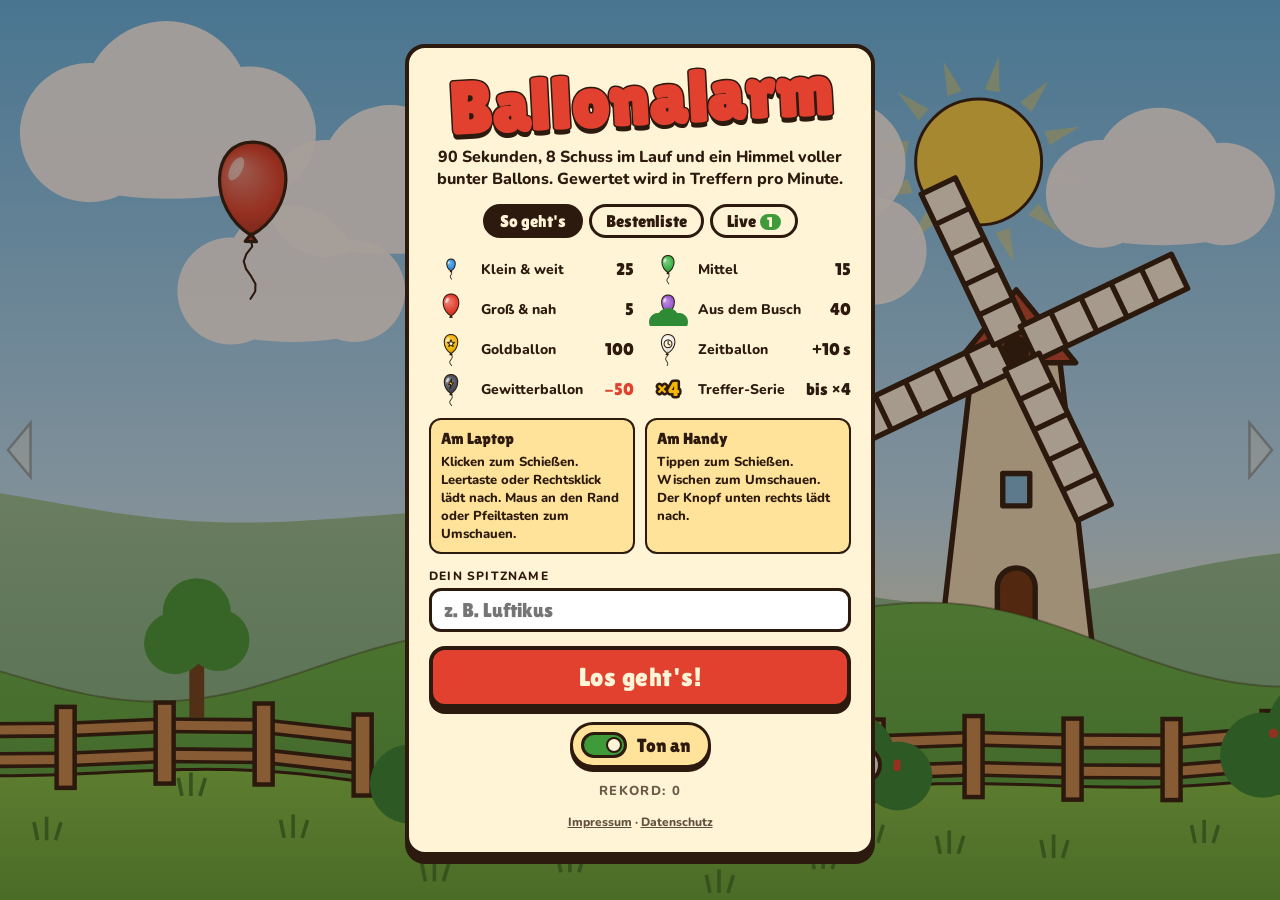
==== commit 2f17cf8b: "Gemeinsamer Start: Supabase-Ratelimit für Presence beheben Die Server-Logs zeigten ClientPresenceRat" ====
--- a/index.html
+++ b/index.html
@@ -1119,7 +1119,7 @@
 function liveHpm() { return hits / (Math.max(playedSecs, 1) / 60); }
 const CFG = window.BALLONALARM_CONFIG || {};
 const ONLINE = !!(CFG.supabaseUrl && CFG.supabaseKey);
-const net = { seen: {}, lastJson: {}, sb: null, ch: null, uid: null, ready: false, error: false, board: [], boardReady: false, peers: [], lastTrack: '', trackTimer: 0 };
+const net = { seen: {}, lastJson: {}, live: {}, invites: new Map(), sb: null, ch: null, uid: null, ready: false, error: false, board: [], boardReady: false, peers: [], lastTrack: '', trackTimer: 0 };
 let lastResult = null;
 const store = {
   get(k, d) { try { const v = localStorage.getItem('ballonalarm-' + k); return v == null ? d : JSON.parse(v); } catch (e) { return d; } },
@@ -1159,11 +1159,11 @@
 }
 
 /* presence: what everyone in the lobby sees about you */
+// Presence carries only slow-changing state (who, which screen, which round).
+// Supabase rate-limits presence per client, so live numbers travel as broadcasts.
 function presenceState() {
-  return { name: nick || 'Anonym', st: state, sc: score, hpm: state === 'play' || state === 'pause' ? round1(playedSecs >= 5 ? liveHpm() : 0) : null,
-    sec: Math.ceil(timeLeft), last: lastResult ? { hpm: lastResult.hpm, sc: lastResult.score } : null,
-    m: match ? { id: match.id, at: match.at, host: !!match.host, mode: match.mode } : null,
-    hb: Math.floor(Date.now() / 15000) };
+  return { name: nick || 'Anonym', st: state, last: lastResult ? { hpm: lastResult.hpm, sc: lastResult.score } : null,
+    m: match ? { id: match.id, host: !!match.host, mode: match.mode } : null };
 }
 function pushPresence(now) {
   if (!net.ch || !net.ready) return;
@@ -1176,7 +1176,7 @@
   };
   if (now === true) { clearTimeout(net.trackTimer); send(); return; }
   if (net.trackTimer) return;
-  net.trackTimer = setTimeout(send, 700);
+  net.trackTimer = setTimeout(send, 1500);
 }
 function pushFeat(txt) {
   if (!net.ch || !net.ready) return;
@@ -1226,8 +1226,18 @@
 /* live lobby */
 function isStale(p) {
   if (p.isMe) return false;
-  const age = Date.now() - (net.seen[p.id] || 0);
-  return p.st === 'away' ? age > 4000 : age > (p.st === 'play' ? 10000 : 45000);
+  if (p.st === 'away') return Date.now() - (net.seen[p.id] || 0) > 4000;
+  if (p.st !== 'play') return false;
+  // a player in a round sends live numbers every 2 s; silence means the app is gone or frozen
+  const l = net.live[p.id];
+  return Date.now() - Math.max(l ? l.t : 0, net.seen[p.id] || 0) > 10000;
+}
+function mergeLive() {
+  for (const p of net.peers) {
+    if (p.isMe) { p.sc = score; p.hpm = round1(playedSecs >= 5 ? liveHpm() : 0); p.sec = Math.ceil(timeLeft); continue; }
+    const l = net.live[p.id];
+    if (l) { p.sc = l.sc; p.hpm = l.hpm; p.sec = l.sec; }
+  }
 }
 function renderLive() {
   const peers = net.peers.filter(p => !isStale(p));
@@ -1240,7 +1250,7 @@
     const li = mk('li', p.isMe ? 'me' : '');
     li.append(avatar(p.name, p.id));
     const who = mk('div', 'who'); const b = mk('b', '', p.name + (p.isMe ? ' (du)' : ''));
-    const waiting = p.m && p.m.at > Date.now() && p.st !== 'play';
+    const waiting = p.m && p.st !== 'play' && (net.invites.has(p.m.id) || (match && match.id === p.m.id && !match.started));
     b.append(mk('span', 'pill' + (p.st === 'play' ? ' play' : ''), waiting ? 'wartet auf Start' : ({ play: 'spielt', pause: 'Pause', over: 'fertig', menu: 'im Menü', away: 'weg' }[p.st] || 'schaut zu')));
     who.append(b);
     let sub = '';
@@ -1261,9 +1271,9 @@
   net.peers = Object.entries(st).map(([key, metas]) => {
     const m = (metas && metas[metas.length - 1]) || {};
     return { id: key, isMe: key === net.uid, name: (typeof m.name === 'string' && m.name.trim().slice(0, 20)) || 'Anonym',
-      st: typeof m.st === 'string' ? m.st : '', sc: num(m.sc), hpm: m.hpm == null ? null : num(m.hpm), sec: num(m.sec),
+      st: typeof m.st === 'string' ? m.st : '', sc: 0, hpm: null, sec: 0,
       last: m.last && typeof m.last === 'object' ? { hpm: num(m.last.hpm), sc: num(m.last.sc) } : null,
-      m: m.m && typeof m.m === 'object' && typeof m.m.id === 'string' && isFinite(m.m.at) ? { id: m.m.id.slice(0, 40), at: num(m.m.at), host: m.m.host === true, mode: m.m.mode === 'sky' ? 'sky' : 'solo' } : null };
+      m: m.m && typeof m.m === 'object' && typeof m.m.id === 'string' ? { id: m.m.id.slice(0, 40), host: m.m.host === true, mode: m.m.mode === 'sky' ? 'sky' : 'solo' } : null };
   });
   // remember when each player last changed anything: frozen or closed apps stop updating
   const now = Date.now();
@@ -1271,17 +1281,27 @@
     const j = JSON.stringify((metas && metas[metas.length - 1]) || {});
     if (net.lastJson[key] !== j) { net.lastJson[key] = j; net.seen[key] = now; }
   }
-  renderLive(); renderMatch(); renderInvite();
+  mergeLive(); renderLive(); renderMatch(); renderInvite();
 }
 /* shared round: one player invites, everyone who joins starts together */
 let match = null; // { id, at (start time, ms), host, started, missing }
 const MATCH_WAIT = 20000;
-let currentInvite = null, lastCountSec = null, lastInviteRender = 0;
+let currentInvite = null, lastCountSec = null, lastInviteRender = 0, lastInv = 0, lastLiveSent = 0;
 function matchPlayers(id) { return net.peers.filter(p => p.m && p.m.id === id && !isStale(p)); }
+// Invitations are re-broadcast by the host every 1.5 s, so latecomers see them too
+// and a host who vanished simply stops inviting.
 function openInvite() {
-  const now = Date.now();
-  return net.peers.filter(p => !p.isMe && p.m && p.m.host && p.m.at > now - 1500 && p.m.at < now + 120000)
-    .sort((a, b) => a.m.at - b.m.at)[0] || null;
+  const now = Date.now(); let best = null;
+  for (const v of net.invites.values()) {
+    if (now - v.t > 4500 || v.at - (now + v.off) < -1500) continue;
+    if (!best || v.at < best.at) best = v;
+  }
+  return best;
+}
+function sendInvite() {
+  if (!match || !match.host || match.started) return;
+  lastInv = Date.now();
+  netSend('inv', { mid: match.id, mode: match.mode, name: nick || 'Anonym', by: net.uid, at: match.at, hn: Date.now() });
 }
 const MODE_NAMES = { sky: 'Gemeinsamer Himmel', solo: 'Jeder für sich' };
 function hostMatch(mode) {
@@ -1289,14 +1309,18 @@
   audioInit(); sfx.click();
   document.querySelectorAll('[data-modepick]').forEach(el => { el.hidden = true; });
   match = { id: Math.random().toString(36).slice(2, 10), at: Date.now() + MATCH_WAIT, host: true, mode: mode === 'sky' ? 'sky' : 'solo' };
-  pushPresence(true); pushFeat('lädt ein: ' + MODE_NAMES[match.mode] + '!'); renderInvite();
-}
-function joinMatch(p) {
+  sendInvite(); pushPresence(true); renderInvite();
+}
+function joinMatch(v) {
   audioInit(); sfx.click();
-  match = { id: p.m.id, at: p.m.at, host: false, mode: p.m.mode };
+  clockOff = v.off; clockSet = true;
+  match = { id: v.mid, at: v.at, host: false, mode: v.mode };
   pushPresence(true); renderInvite();
 }
-function leaveMatch() { match = null; pushPresence(true); renderInvite(); }
+function leaveMatch() {
+  if (match && match.host && !match.started) netSend('cancel', { mid: match.id });
+  match = null; pushPresence(true); renderInvite();
+}
 function renderInvite() {
   if (!ONLINE) return;
   const now = Date.now(), idle = state === 'menu' || state === 'over';
@@ -1311,10 +1335,10 @@
     acts = match.host ? ['now', 'leave'] : ['leave'];
   } else if (idle) {
     const inv = openInvite();
-    if (inv && (!match || inv.m.id !== match.id)) {
+    if (inv && (!match || inv.mid !== match.id)) {
       currentInvite = inv;
-      title = inv.name + ' lädt ein: ' + MODE_NAMES[inv.m.mode];
-      sub = 'Start in ' + Math.max(0, Math.ceil((inv.m.at - now) / 1000)) + ' s · ' + matchPlayers(inv.m.id).length + ' dabei';
+      title = inv.name + ' lädt ein: ' + MODE_NAMES[inv.mode];
+      sub = 'Start in ' + Math.max(0, Math.ceil((inv.at - (now + inv.off)) / 1000)) + ' s · ' + Math.max(1, matchPlayers(inv.mid).length) + ' dabei';
       acts = ['join'];
     }
   }
@@ -1349,16 +1373,17 @@
   if (!ONLINE) return;
   const now = Date.now(), cd = $('countdown');
   if (match && !match.host && !match.started) {
-    const h = net.peers.find(p => p.m && p.m.host && p.m.id === match.id);
-    if (h) { match.at = h.m.at; match.missing = 0; }
-    else {
-      // host gone (cancelled or left): give the lobby a moment to resync, then drop the round
-      match.missing = match.missing || now;
-      if (now - match.missing > 4000) { match = null; cd.hidden = true; pushPresence(true); ticker('Gemeinsame Runde', 'wurde abgesagt.'); }
-    }
-  }
+    const v = net.invites.get(match.id);
+    if (v && now - v.t < 4500) match.at = v.at;
+    else { match = null; cd.hidden = true; pushPresence(true); ticker('Gemeinsame Runde', 'wurde abgesagt.'); }
+  }
+  if (match && match.host && !match.started && now - lastInv > 1500) sendInvite();
   if (match && match.host && now - lastClk > 2000) { lastClk = now; netSend('clk', { mid: match.id, hn: now }); }
-  if (now - lastLiveRender > 2000) { lastLiveRender = now; renderLive(); renderMatch(); }
+  if ((state === 'play' || state === 'pause') && now - lastLiveSent > 2000) {
+    lastLiveSent = now;
+    netSend('live', { by: net.uid, mid: match ? match.id : null, sc: score, hpm: round1(playedSecs >= 5 ? liveHpm() : 0), sec: Math.ceil(timeLeft) });
+  }
+  if (now - lastLiveRender > 1000) { lastLiveRender = now; mergeLive(); renderLive(); renderMatch(); }
   if (match && !match.started) {
     const rem = match.at - hostNow();
     if (rem <= 0) {
@@ -1381,7 +1406,7 @@
   if (!b) return;
   if (b.dataset.act === 'join' && currentInvite) joinMatch(currentInvite);
   else if (b.dataset.act === 'leave') leaveMatch();
-  else if (b.dataset.act === 'now' && match && match.host && !match.started) { match.at = Date.now() + 4000; pushPresence(true); renderInvite(); }
+  else if (b.dataset.act === 'now' && match && match.host && !match.started) { match.at = Date.now() + 4000; sendInvite(); renderInvite(); }
 });
 const toggleModes = e => { const pk = e.currentTarget.closest('.panel').querySelector('[data-modepick]'); pk.hidden = !pk.hidden; sfx.click(); if (!pk.hidden) pk.scrollIntoView({ block: 'nearest', behavior: reduceMotion ? 'auto' : 'smooth' }); };
 $('hostBtn').addEventListener('click', toggleModes);
@@ -1492,7 +1517,7 @@
 function netAim(sx, sy, shot) {
   if (!isShared() || state !== 'play') return;
   const now = Date.now();
-  if (!shot && now - lastAimSent < 200) return;
+  if (!shot && now - lastAimSent < 250) return;
   lastAimSent = now;
   netSend('aim', { mid: match.id, by: net.uid, name: nick || 'Anonym', x: round3((sx + cam) / worldW), y: round3(sy / H), s: shot ? 1 : 0 });
 }
@@ -1517,7 +1542,27 @@
   }
 }
 function onNet(event, d) {
-  if (!d || typeof d !== 'object' || !match || d.mid !== match.id) return;
+  if (!d || typeof d !== 'object') return;
+  if (event === 'inv') {
+    if (typeof d.mid !== 'string' || typeof d.by !== 'string' || d.by === net.uid || !isFinite(d.at) || !isFinite(d.hn)) return;
+    const prev = net.invites.get(d.mid), sample = num(d.hn) - Date.now();
+    net.invites.set(d.mid.slice(0, 40), { mid: d.mid.slice(0, 40), mode: d.mode === 'sky' ? 'sky' : 'solo', name: String(d.name || 'Jemand').slice(0, 20),
+      by: d.by, at: num(d.at), t: Date.now(), off: prev ? prev.off * 0.7 + sample * 0.3 : sample });
+    if (match && match.id === d.mid && !match.host) syncClock(num(d.hn));
+    renderInvite(); return;
+  }
+  if (event === 'cancel') {
+    if (typeof d.mid !== 'string') return;
+    net.invites.delete(d.mid);
+    if (match && match.id === d.mid && !match.host && !match.started) { match = null; $('countdown').hidden = true; pushPresence(true); ticker('Gemeinsame Runde', 'wurde abgesagt.'); }
+    renderInvite(); return;
+  }
+  if (event === 'live') {
+    if (typeof d.by !== 'string' || d.by === net.uid) return;
+    net.live[d.by] = { sc: Math.max(0, Math.round(num(d.sc))), hpm: Math.max(0, num(d.hpm)), sec: num(d.sec), t: Date.now() };
+    return;
+  }
+  if (!match || d.mid !== match.id) return;
   if (event === 'clk') { if (!match.host) syncClock(num(d.hn)); return; }
   if (!isShared() && event !== 'sp') return;
   if (event === 'sp') { if (!match.host) syncClock(num(d.hn)); if (match.started && match.mode === 'sky' && typeof d.id === 'string') addNetBird(d); }
@@ -1533,7 +1578,7 @@
   else pushPresence(true);
 });
 addEventListener('pagehide', () => { try { net.ch && net.ch.untrack(); } catch (e) {} });
-setInterval(() => pushPresence(), 5000);
+
 
 function ticker(name, txt) {
   const box = $('ticker');
@@ -1608,7 +1653,7 @@
     net.uid = deviceIdentity().id;
     loadBoard();
     const ch = net.ch = sb.channel('lobby', { config: { presence: { key: net.uid } } });
-    ['sp', 'cl', 'pp', 'aim', 'clk'].forEach(ev => ch.on('broadcast', { event: ev }, msg => onNet(ev, msg && msg.payload)));
+    ['sp', 'cl', 'pp', 'aim', 'clk', 'inv', 'cancel', 'live'].forEach(ev => ch.on('broadcast', { event: ev }, msg => onNet(ev, msg && msg.payload)));
     ch.on('presence', { event: 'sync' }, readPeers)
       .on('broadcast', { event: 'feat' }, msg => {
         const p = (msg && msg.payload) || {};
